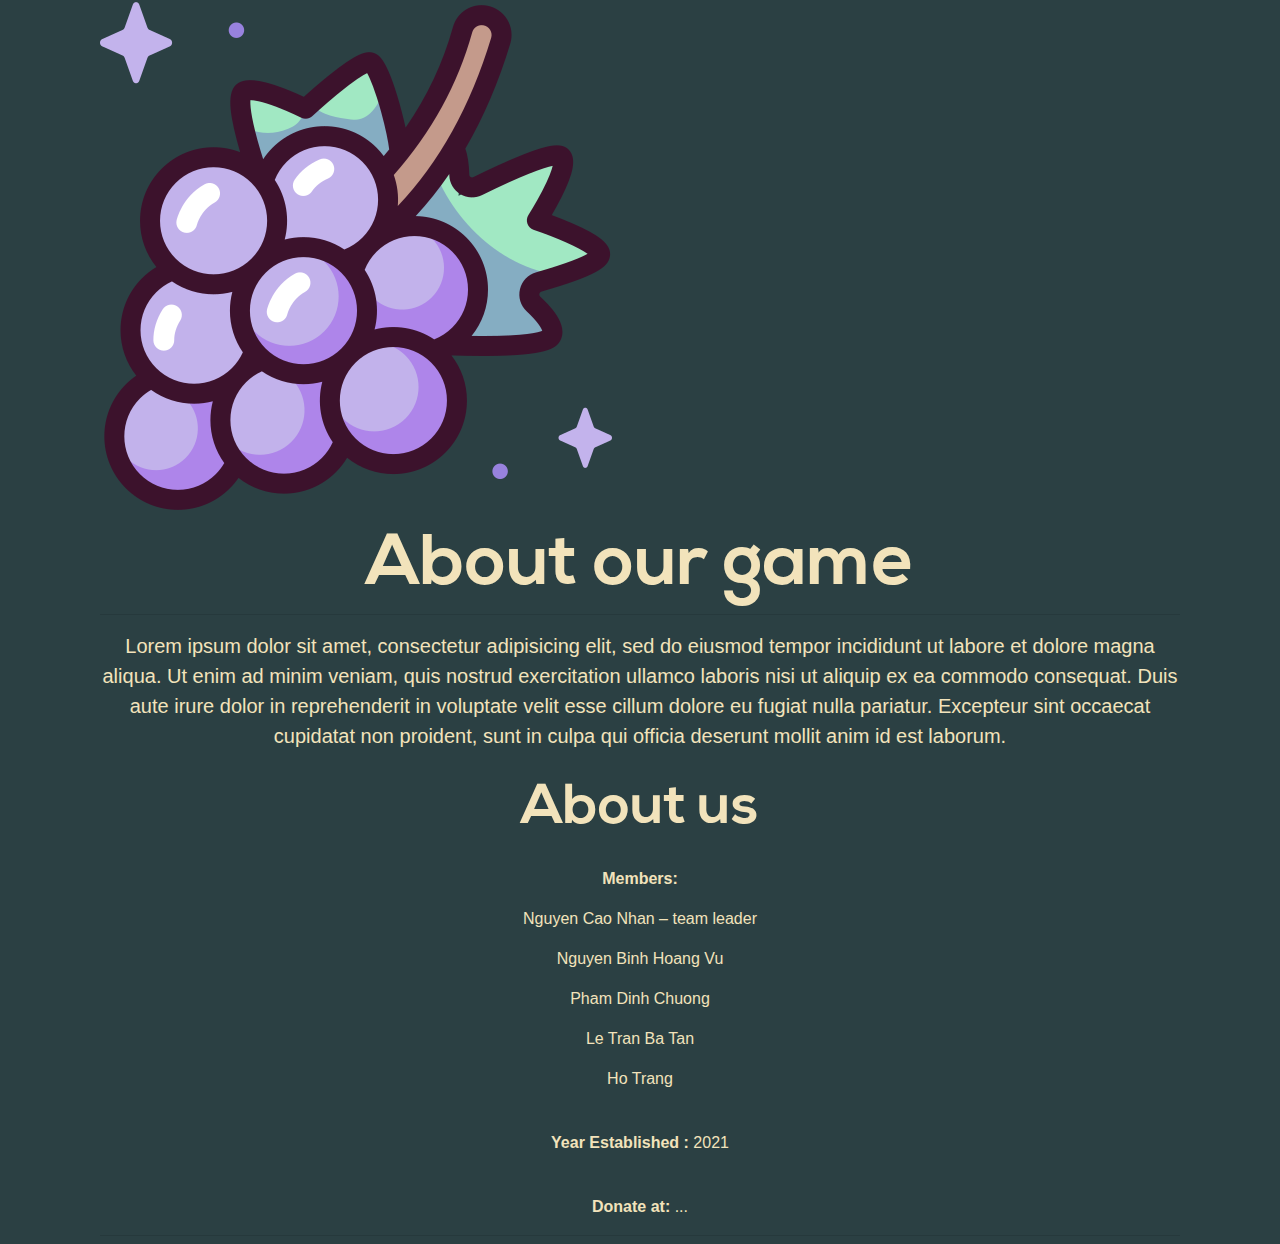
==== about.html @ b3d103a4 "about page" ====
<!doctype html>
<html lang="en">
  <head>
    <!-- Required meta tags -->
    <meta charset="utf-8">
    <meta name="viewport" content="width=device-width, initial-scale=1, shrink-to-fit=no">
    <meta name="viewport" content="width=device-width, initial-scale=1">
    <!-- Bootstrap CSS -->
    <link rel="stylesheet" href="https://maxcdn.bootstrapcdn.com/bootstrap/4.0.0/css/bootstrap.min.css" integrity="sha384-Gn5384xqQ1aoWXA+058RXPxPg6fy4IWvTNh0E263XmFcJlSAwiGgFAW/dAiS6JXm" crossorigin="anonymous">
    <link href="style.css" rel="stylesheet">
    <title>ABOUT</title>
  </head>
  <body>
    <nav>
    </nav>
    <div class="container">
        <div class="left-container">
        </div>
        <div class="container">
            <div class="game-pic">
              <img src="img\grapes.png" alt=""> <!--De hinh-->
            </div>
            <div class="game-info center padding">
                  <div class="">
                    <h1 class="display-3 text-center">About our game</h1>
                  </div>
                  <hr>
                  <div class="text-center padding">
                    <p class="lead">Lorem ipsum dolor sit amet, consectetur adipisicing elit, sed do eiusmod tempor
                    incididunt ut labore et dolore magna aliqua.
                    Ut enim ad minim veniam, quis nostrud exercitation
                    ullamco laboris nisi ut aliquip ex ea commodo consequat.
                    Duis aute irure dolor in reprehenderit in voluptate velit esse cillum dolore eu
                    fugiat nulla pariatur.
                    Excepteur sint occaecat cupidatat non proident,
                    sunt in culpa qui officia deserunt mollit anim id est laborum.</p>
                  </div>
                  <div class="text-center padding">
                    <h1 class="display-4">About us</h1><br>
                    <p><b>Members:</b></p>
                    <p>Nguyen Cao Nhan – team leader</p>
                    <p>Nguyen Binh Hoang Vu</p>
                    <p>Pham Dinh Chuong</p>
                    <p>Le Tran Ba Tan</p>
                    <p>Ho Trang</p><br>
                    <p><b>Year Established :</b> 2021</p><br>
                    <p><b>Donate at: </b>...</p>
                  </div>
                  <hr class="my-2">
            </div>
        </div>
        <div class="right-container">
        </div>

    </div>
    <footer>
    </footer>
    <!-- Optional JavaScript -->
    <!-- jQuery first, then Popper.js, then Bootstrap JS -->
    <script src="https://code.jquery.com/jquery-3.2.1.slim.min.js" integrity="sha384-KJ3o2DKtIkvYIK3UENzmM7KCkRr/rE9/Qpg6aAZGJwFDMVNA/GpGFF93hXpG5KkN" crossorigin="anonymous"></script>
    <script src="https://cdnjs.cloudflare.com/ajax/libs/popper.js/1.12.9/umd/popper.min.js" integrity="sha384-ApNbgh9B+Y1QKtv3Rn7W3mgPxhU9K/ScQsAP7hUibX39j7fakFPskvXusvfa0b4Q" crossorigin="anonymous"></script>
    <script src="https://maxcdn.bootstrapcdn.com/bootstrap/4.0.0/js/bootstrap.min.js" integrity="sha384-JZR6Spejh4U02d8jOt6vLEHfe/JQGiRRSQQxSfFWpi1MquVdAyjUar5+76PVCmYl" crossorigin="anonymous"></script>

  </body>
</html>
---- style.css ----
body{
    background-color: #2B4043;
    color: #f2e3bb;
}

@font-face {
    font-family: 'NexaBold';
    src: url('res/font/nexa_bold.ttf');
}

@font-face {
    font-family: 'Nexa';
    src: url('res/font/nexa_book.otf');
}

nav{
    position: fixed!important;
    top: 0;
    right: 0;
    left: 0;    
    opacity: 0.95;
    background-color: #232526;
}

 h1{
     font-family: NexaBold;
 }

 #landing_jumbo{
    height: 100vh;
    background-image: url("res/images/landing_background.png");
    background-size: auto;
    background-repeat: repeat;
    background-position: 0 0;
    animation: landing_background_move 500s linear infinite;
}

@keyframes landing_background_move {
    from {
      background-position: 0 0;
    }
    to {
        background-position: -10000px -10000px;
    }
}

.form-control{
    background-color: #2B4043;
    border: none;
    color: #f2e3bb;
}

.form-control::placeholder{
    color: #f2e3bb;
}

input.form-control:focus::placeholder{
    color: #2B4043;
}

.button_1
{    
    border: 3px solid #f2e3bb;
    border-radius: 20px;
    padding: 5px 7px 5px 7px;
    background-color: transparent;
    color: #f2e3bb;
    margin: 10px;
}

#leaderboard{    
    height: 100vh;
}

#mobile_ad{    
    height: 100vh;
    background-image: url("res/images/mockup.png");
    background-size: contain;
    background-repeat: no-repeat;
}

footer{
    background-color: #232526;
}

footer a {
    filter: invert(97%) sepia(63%) saturate(543%) hue-rotate(317deg) brightness(101%) contrast(90%);
}
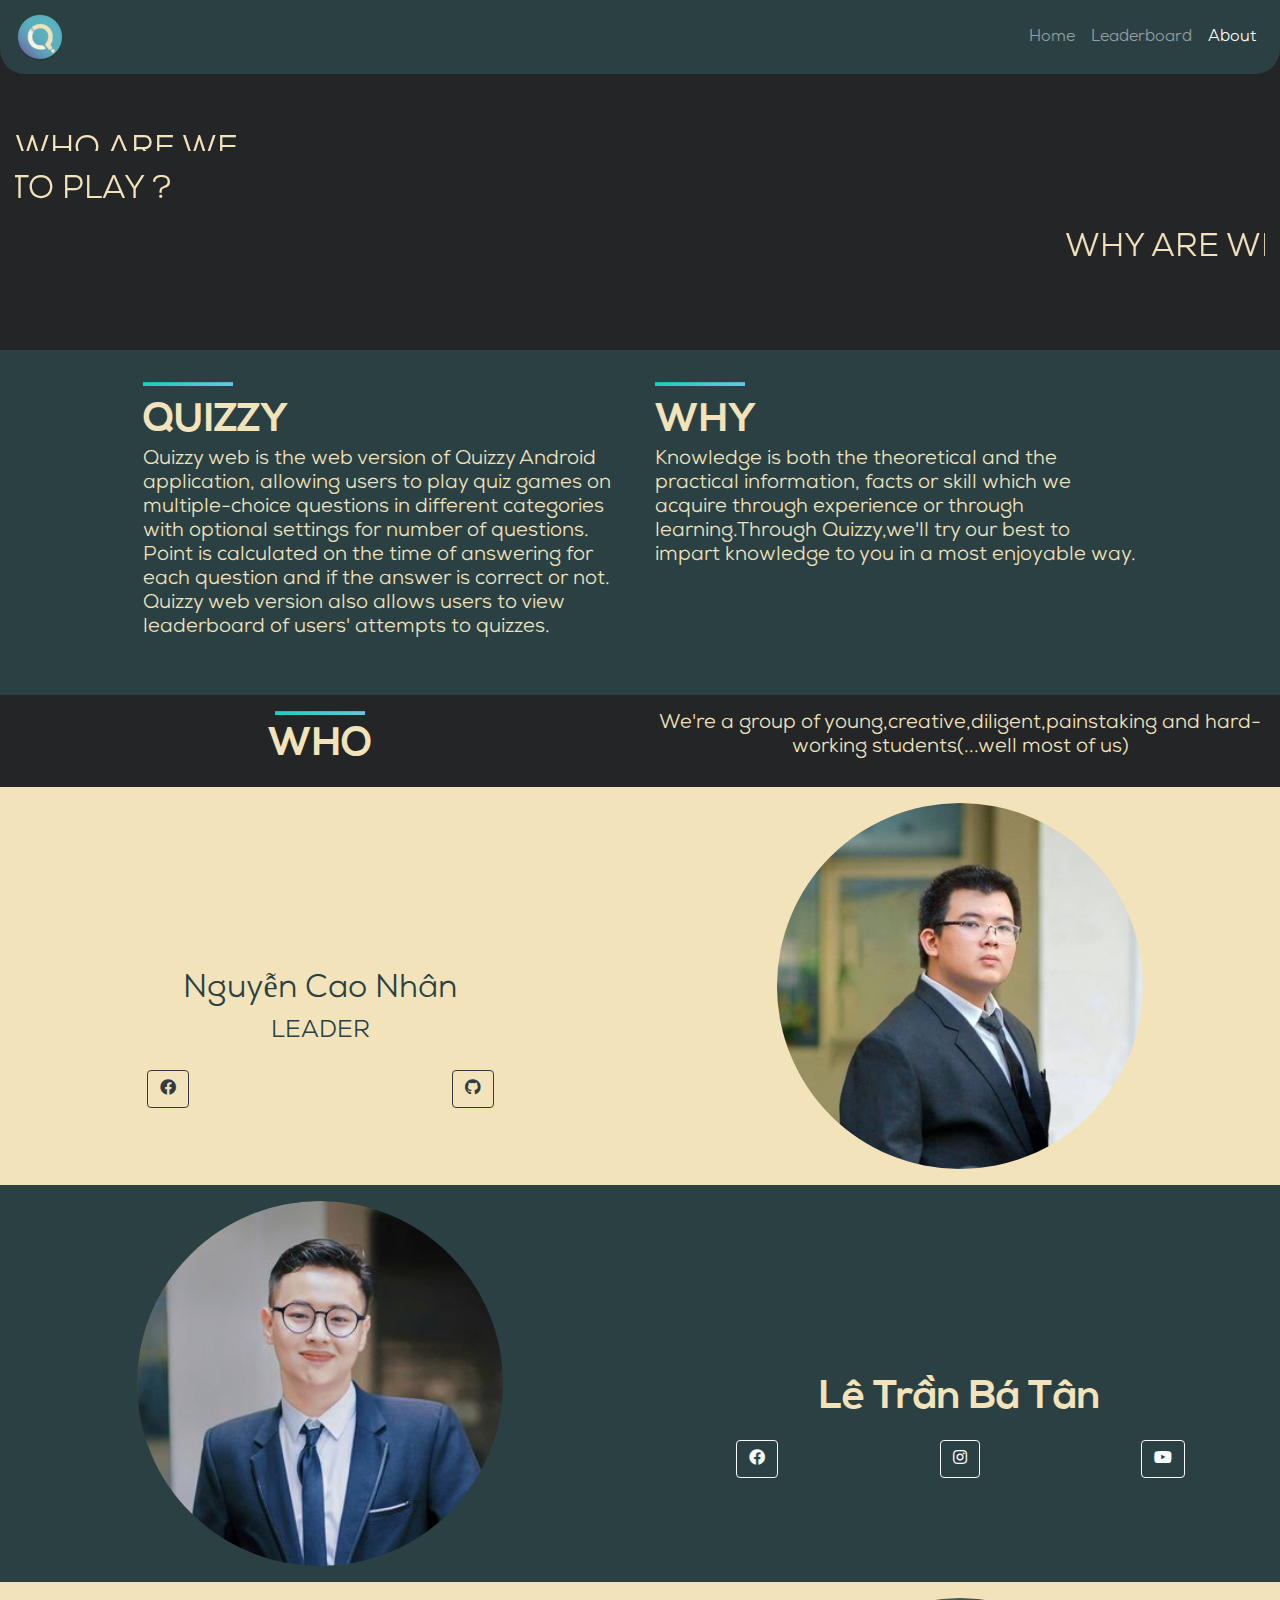
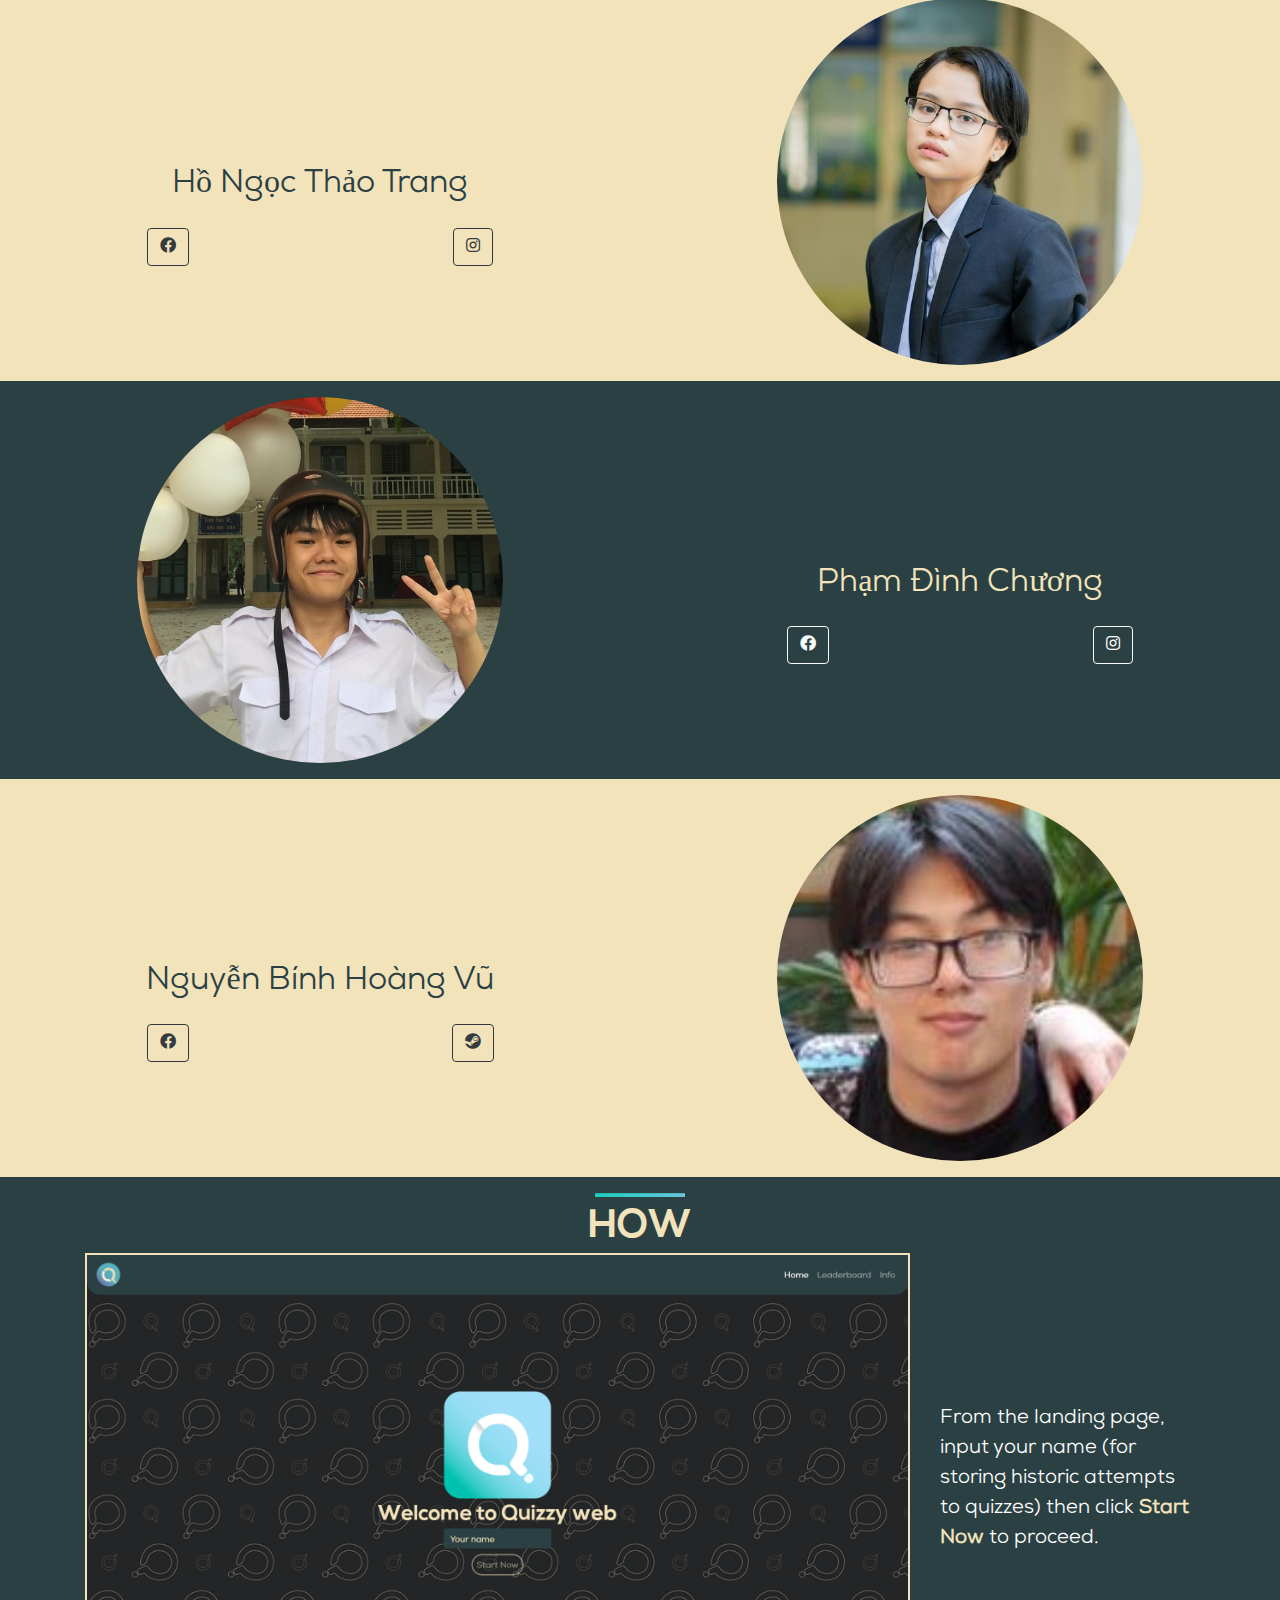
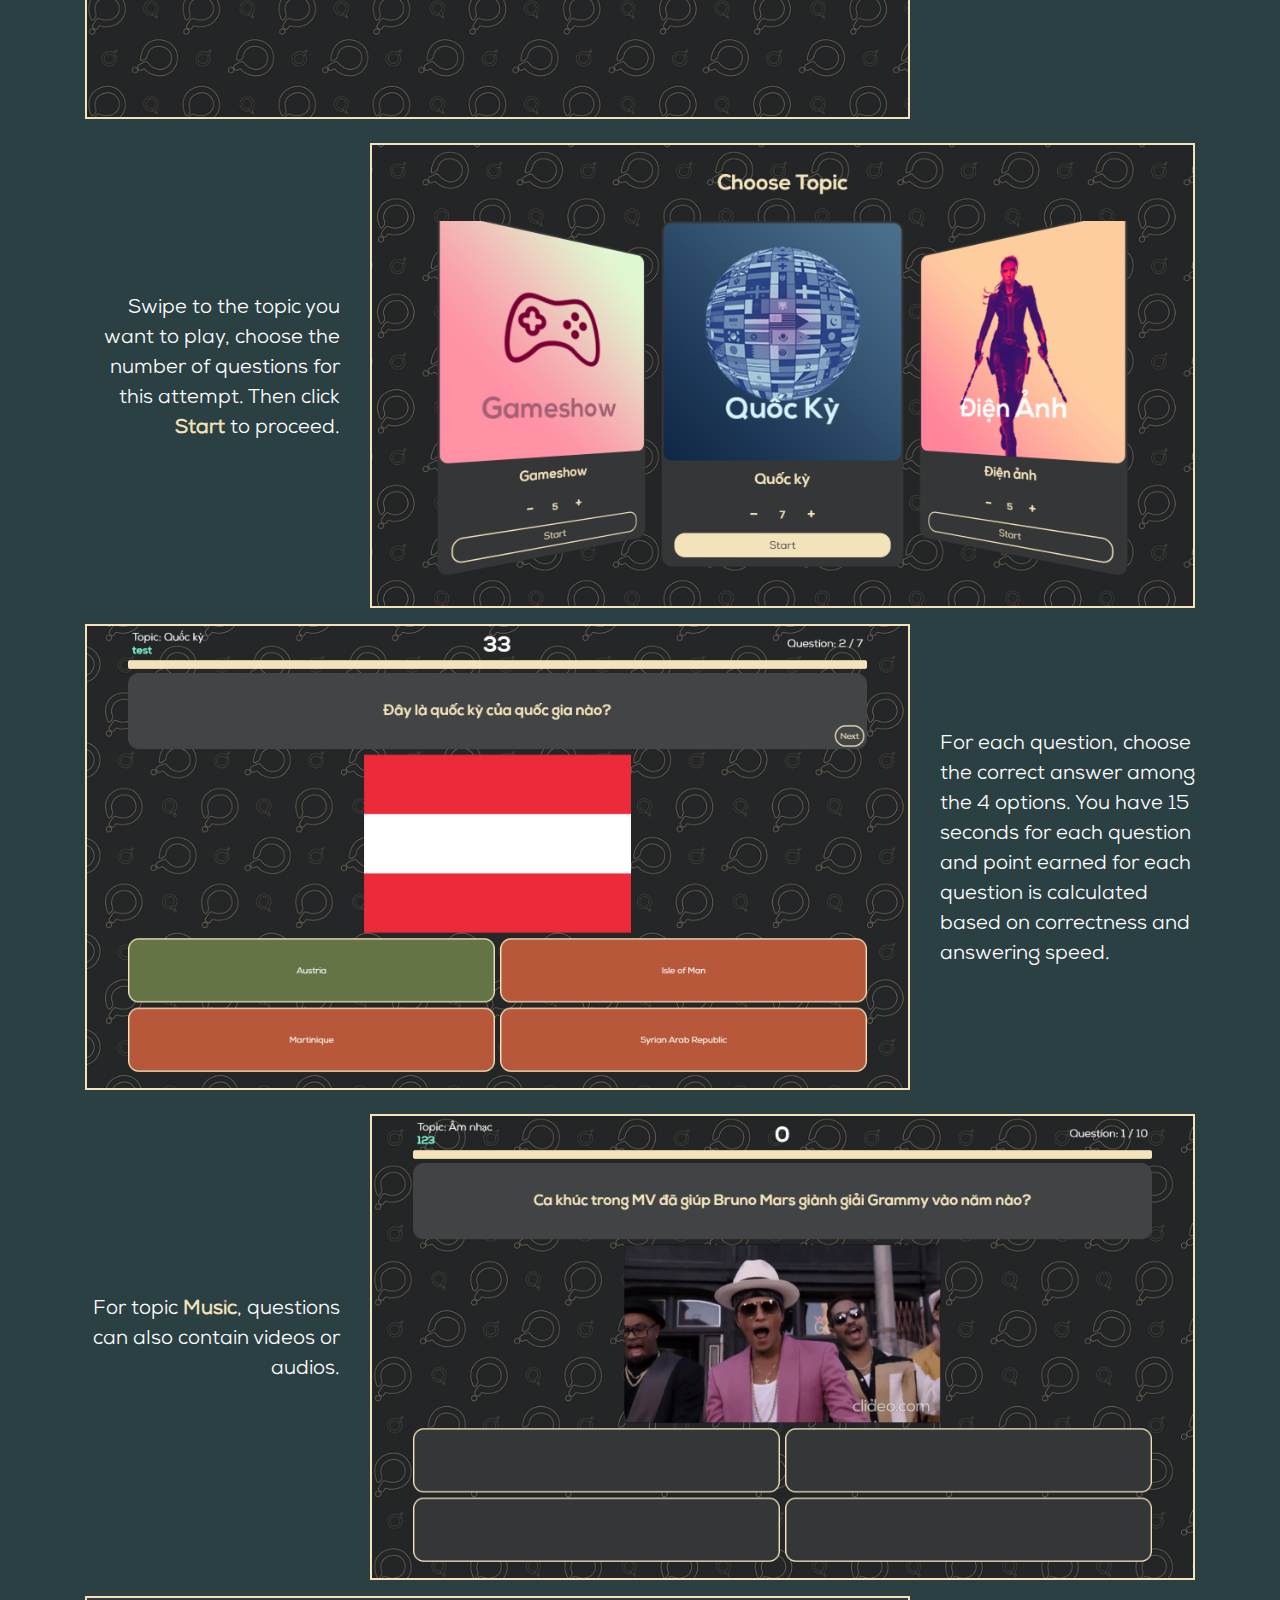
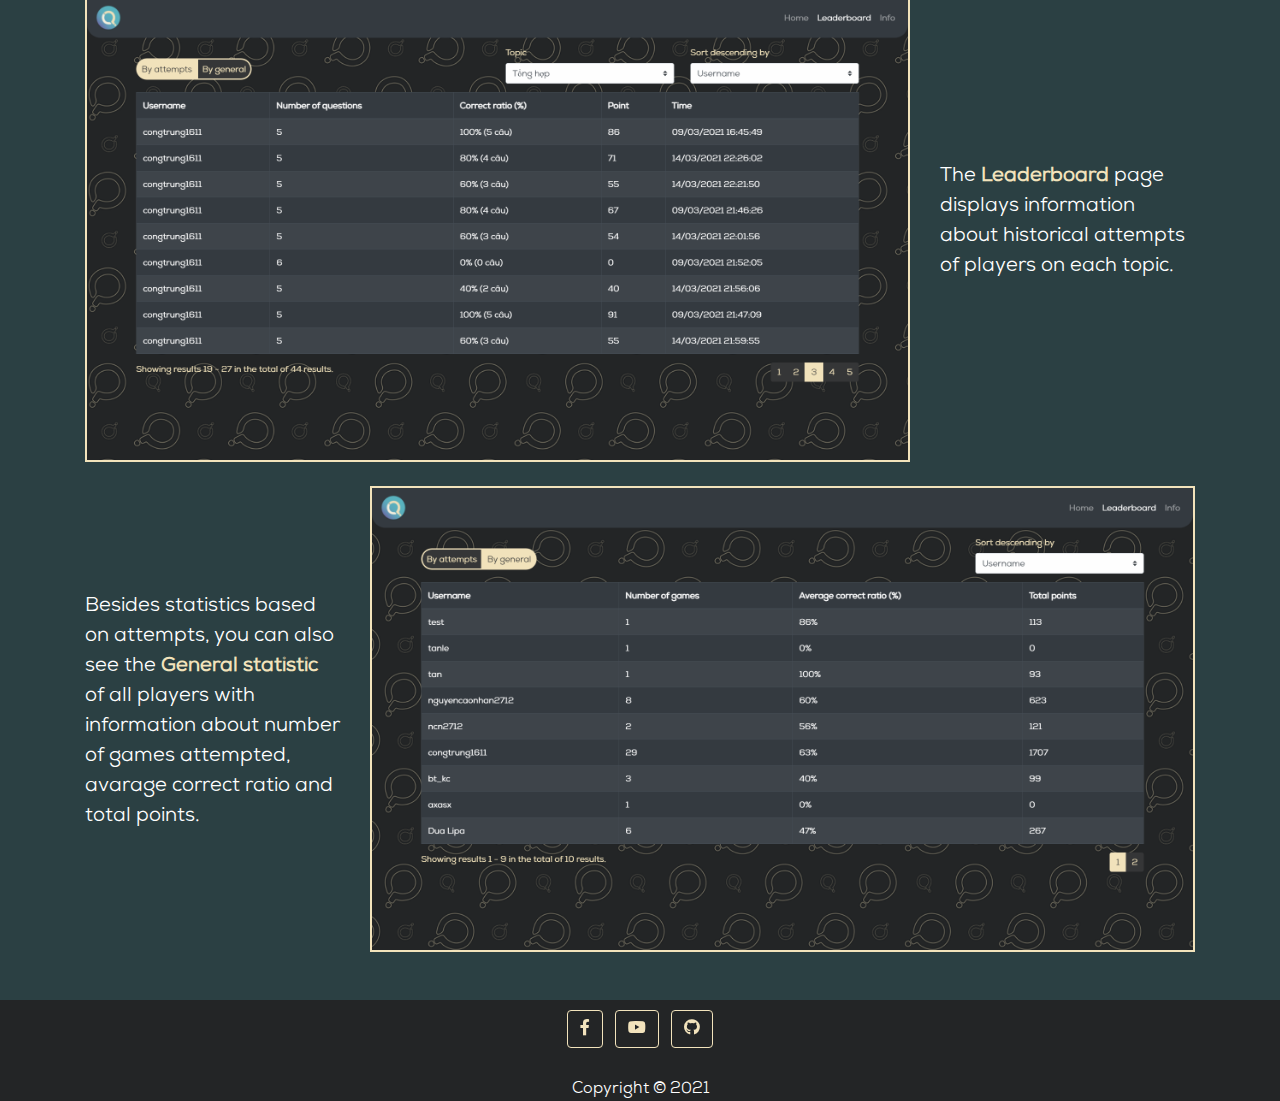
==== commit e9968774: "Added Chuong's work" ====
--- a/about.html
+++ b/about.html
@@ -1,65 +1,296 @@
 <!doctype html>
 <html lang="en">
-  <head>
+  <head></head>
     <!-- Required meta tags -->
     <meta charset="utf-8">
     <meta name="viewport" content="width=device-width, initial-scale=1, shrink-to-fit=no">
-    <meta name="viewport" content="width=device-width, initial-scale=1">
+
+    <link rel="icon" href="res/images/ic_launcher_round.png"/>
+    <title>Quizzy Web - About</title>
+
     <!-- Bootstrap CSS -->
-    <link rel="stylesheet" href="https://maxcdn.bootstrapcdn.com/bootstrap/4.0.0/css/bootstrap.min.css" integrity="sha384-Gn5384xqQ1aoWXA+058RXPxPg6fy4IWvTNh0E263XmFcJlSAwiGgFAW/dAiS6JXm" crossorigin="anonymous">
-    <link href="style.css" rel="stylesheet">
-    <title>ABOUT</title>
+    <link rel="stylesheet" href="https://stackpath.bootstrapcdn.com/bootstrap/4.3.1/css/bootstrap.min.css" integrity="sha384-ggOyR0iXCbMQv3Xipma34MD+dH/1fQ784/j6cY/iJTQUOhcWr7x9JvoRxT2MZw1T" crossorigin="anonymous">
+    <link rel="stylesheet" href="https://stackpath.bootstrapcdn.com/font-awesome/4.7.0/css/font-awesome.min.css" integrity="sha384-wvfXpqpZZVQGK6TAh5PVlGOfQNHSoD2xbE+QkPxCAFlNEevoEH3Sl0sibVcOQVnN" crossorigin="anonymous">
+    <link rel="stylesheet" href="res/fontawesome/css/all.css">
+    <link rel="stylesheet" href="css/style.css">
+    <link rel="stylesheet" href="css/index.css">
+    <link rel="stylesheet" href="css/about.css">
+    <link href="https://fonts.googleapis.com/css2?family=Bebas+Neue&family=Nunito:wght@300&display=swap" rel="stylesheet">
   </head>
   <body>
-    <nav>
+    <nav class="navbar navbar-expand-lg navbar-dark">
+        <a class="navbar-brand" href="index.html">
+            <img src="res/images/ic_launcher_round.png">
+        </a>
+
+        <button class="navbar-toggler" type="button" data-toggle="collapse" data-target="#navbarNav" aria-controls="navbarNav" aria-expanded="false" aria-label="Toggle navigation">
+          <div id="nav-icon3">
+            <span></span>
+            <span></span>
+            <span></span>
+            <span></span>
+          </div>
+        </button>
+
+        <div class="collapse navbar-collapse justify-content-end" id="navbarNav">
+          <ul class="navbar-nav">
+            <li class="nav-item">
+              <a class="nav-link" href="index.html">Home</a>
+            </li>
+            <li class="nav-item">
+              <a class="nav-link" href="leaderboard.html">Leaderboard</a>
+            </li>
+            <li class="nav-item active">
+              <a class="nav-link" href="#">About <span class="sr-only">(current)</span></a>
+            </li>
+          </ul>
+        </div>
     </nav>
-    <div class="container">
-        <div class="left-container">
-        </div>
-        <div class="container">
-            <div class="game-pic">
-              <img src="img\grapes.png" alt=""> <!--De hinh-->
-            </div>
-            <div class="game-info center padding">
-                  <div class="">
-                    <h1 class="display-3 text-center">About our game</h1>
-                  </div>
-                  <hr>
-                  <div class="text-center padding">
-                    <p class="lead">Lorem ipsum dolor sit amet, consectetur adipisicing elit, sed do eiusmod tempor
-                    incididunt ut labore et dolore magna aliqua.
-                    Ut enim ad minim veniam, quis nostrud exercitation
-                    ullamco laboris nisi ut aliquip ex ea commodo consequat.
-                    Duis aute irure dolor in reprehenderit in voluptate velit esse cillum dolore eu
-                    fugiat nulla pariatur.
-                    Excepteur sint occaecat cupidatat non proident,
-                    sunt in culpa qui officia deserunt mollit anim id est laborum.</p>
-                  </div>
-                  <div class="text-center padding">
-                    <h1 class="display-4">About us</h1><br>
-                    <p><b>Members:</b></p>
-                    <p>Nguyen Cao Nhan – team leader</p>
-                    <p>Nguyen Binh Hoang Vu</p>
-                    <p>Pham Dinh Chuong</p>
-                    <p>Le Tran Ba Tan</p>
-                    <p>Ho Trang</p><br>
-                    <p><b>Year Established :</b> 2021</p><br>
-                    <p><b>Donate at: </b>...</p>
-                  </div>
-                  <hr class="my-2">
-            </div>
-        </div>
-        <div class="right-container">
-        </div>
-
-    </div>
-    <footer>
-    </footer>
-    <!-- Optional JavaScript -->
-    <!-- jQuery first, then Popper.js, then Bootstrap JS -->
-    <script src="https://code.jquery.com/jquery-3.2.1.slim.min.js" integrity="sha384-KJ3o2DKtIkvYIK3UENzmM7KCkRr/rE9/Qpg6aAZGJwFDMVNA/GpGFF93hXpG5KkN" crossorigin="anonymous"></script>
-    <script src="https://cdnjs.cloudflare.com/ajax/libs/popper.js/1.12.9/umd/popper.min.js" integrity="sha384-ApNbgh9B+Y1QKtv3Rn7W3mgPxhU9K/ScQsAP7hUibX39j7fakFPskvXusvfa0b4Q" crossorigin="anonymous"></script>
-    <script src="https://maxcdn.bootstrapcdn.com/bootstrap/4.0.0/js/bootstrap.min.js" integrity="sha384-JZR6Spejh4U02d8jOt6vLEHfe/JQGiRRSQQxSfFWpi1MquVdAyjUar5+76PVCmYl" crossorigin="anonymous"></script>
-
-  </body>
-</html>
+
+    <div class=" banner jumbotron-fluid jumbotron">
+      <div class="container-fluid">
+        <h2><marquee behavior="scroll" direction="up" scrollamount="2">WHO ARE WE</marquee></h2>
+        <h2><marquee behavior="scroll" direction="right" scrollamount="14">HOW TO PLAY ?</marquee></h2>
+        <h2><marquee behavior="scroll" direction="left" scrollamount="20">WHY ARE WE DOING THIS ?</marquee></h2>
+     </div>
+    </div>
+    <div class="why mt-3 mb-5">
+      <div class="container">
+       <div class="row mt-3 mb-3">
+        <div class="col-md-6" tyle="color:#1ccebc;">
+          <div class="headline mb-2">
+            <hr>
+            <h1>QUIZZY</h1>
+          </div>
+            <h5>Quizzy web is the web version of Quizzy Android application, allowing users to play quiz games on multiple-choice questions in different categories with optional settings for number of questions.
+            Point is calculated on the time of answering for each question and if the answer is correct or not.
+            Quizzy web version also allows users to view leaderboard of users' attempts to quizzes.</h5>
+        </div>
+        <div class="col-md-6">
+          <div class="headline mb-2">
+            <hr>
+            <h1>WHY</h1>
+          </div>
+          <h5>Knowledge is both the theoretical and the practical information, facts or skill which we acquire through experience or through learning.Through Quizzy,we'll try our best to impart knowledge to you in a most enjoyable way.</h5>
+        </div>
+       </div>
+     </div>
+    </div>
+    <div class="who mt-3 mb-3">
+      <div class="container-fluid">
+        <div class="row text-center" style="background:#232526; color:#F2E3BB;">
+          <div class="col-md-6 mt-3 mb-3">
+            <hr style="margin:auto">
+            <h1>WHO</h1>
+          </div>
+          <div class="col-md-6 mt-3 mb-3">
+            <h5>We're a group of young,creative,diligent,painstaking and hard-working students(...well most of us)</h5>
+          </div>
+        </div>
+      <div class="who1 row">
+          <div class="col-md-6">
+            <h2 class="name" >Nguyễn Cao Nhân</h2>
+            <h4>LEADER</h4>
+            <div class="row m-auto">
+              <div class="col-md-6 mt-3 mb-3">
+                <a class="btn btn-outline-dark btn-floating mb-5" href="https://www.facebook.com/nguyencaonhan2712" target="_blank" role="button"
+                 ><i class="fab fa-facebook" aria-hidden="true"></i></a>
+              </div>
+              <div class="col-md-6 mt-3 mb-3">
+                <a class="btn btn-outline-dark btn-floating mb-5" href="https://github.com/nguyencaonhan271201" target="_blank" role="button"
+                 ><i class="fab fa-github" aria-hidden="true"></i></a>
+              </div>
+            </div>
+          </div>
+          <div class="col-md-6 mt-3 mb-3">
+            <img class="rounded-circle img-fluid" src="res/images/caonhan.jpg">
+          </div>
+      </div>
+        <div class="who2 row  ">
+          <div class="col-md-6 mt-3 mb-3">
+            <img src="res/images/batan.jpg" class="rounded-circle img-fluid">
+          </div>
+          <div class="col-md-6">
+            <h1 class="name">Lê Trần Bá Tân</h1>
+            <div class="row m-auto">
+              <div class="col-md-4 mt-3 mb-3">
+                <a class="btn btn-outline-light btn-floating mb-5" href="https://www.facebook.com/taniuhangrong" target="_blank" role="button"
+                 ><i class="fab fa-facebook" aria-hidden="true"></i></a>
+              </div>
+              <div class="col-md-4 mt-3 mb-3">
+                <a class="btn btn-outline-light btn-floating mb-5" href="https://www.instagram.com/bt_kc/" target="_blank" role="button"
+                 ><i class="fab fa-instagram" aria-hidden="true"></i></a>
+              </div>
+              <div class="col-md-4 mt-3 mb-3">
+                <a class="btn btn-outline-light btn-floating mb-5" href="https://youtu.be/61amWGUL3vs?t=2" target="_blank" role="button"
+                 ><i class="fab fa-youtube" aria-hidden="true"></i></a>
+              </div>
+            </div>
+          </div>
+        </div>
+        <div class="who1 row">
+          <div class="col-md-6">
+            <h2 class="name">Hồ Ngọc Thảo Trang</h2>
+            <div class="row m-auto">
+              <div class="col-md-6 mt-3 mb-3">
+                <a class="btn btn-outline-dark btn-floating mb-5" href="https://www.facebook.com/hng.ttrang" target="_blank" role="button"
+                 ><i class="fab fa-facebook" aria-hidden="true"></i></a>
+              </div>
+              <div class="col-md-6 mt-3 mb-3">
+                <a class="btn btn-outline-dark btn-floating mb-5" href="https://youtu.be/nhu3YzIj014?t=3" target="_blank" role="button"
+                 ><i class="fab fa-instagram" aria-hidden="true"></i></a>
+              </div>
+            </div>
+          </div>
+          <div class="col-md-6 mt-3 mb-3">
+            <img src="res/images/hotrang.jpg" class="rounded-circle img-fluid">
+          </div>
+        </div>
+        <div class="who2 row">
+          <div class="col-md-6 mt-3 mb-3">
+            <img src="res/images/chuong.jpg" class="rounded-circle img-fluid">
+          </div>
+          <div class="col-md-6">
+            <h2 class="name">Phạm Đình Chương</h2>
+            <div class="row m-auto">
+              <div class="col-md-6 mt-3 mb-3">
+                <a class="btn btn-outline-light btn-floating mb-5" href="https://www.facebook.com/rapxiectrunguong" target="_blank" role="button"
+                 ><i class="fab fa-facebook" aria-hidden="true"></i></a>
+              </div>
+              <div class="col-md-6 mt-3 mb-3">
+                <a class="btn btn-outline-light btn-floating mb-5" href="https://youtu.be/9mkvGCy-6ac" target="_blank" role="button"
+                 ><i class="fab fa-instagram" aria-hidden="true"></i></a>
+              </div>
+            </div>
+          </div>
+        </div>
+        <div class="who1 row ">
+          <div class="col-md-6">
+            <h2 class="name">Nguyễn Bính Hoàng Vũ</h2>
+            <div class="row m-auto">
+              <div class="col-md-6 mt-3 mb-3">
+                <a class="btn btn-outline-dark btn-floating mb-5" href="https://www.facebook.com/hoangvunguyenbinh" target="_blank" role="button"
+                 ><i class="fab fa-facebook" aria-hidden="true"></i></a>
+              </div>
+              <div class="col-md-6 mt-3 mb-3">
+                <a class="btn btn-outline-dark btn-floating mb-5" href="https://steamcommunity.com/profiles/76561198122338022/" target="_blank" role="button"
+                 ><i class="fab fa-steam" aria-hidden="true"></i></a>
+              </div>
+            </div>
+          </div>
+          <div class="col-md-6 mt-3 mb-3">
+            <img src="res/images/vubinh.jpg" class="rounded-circle img-fluid" alt="">
+          </div>
+        </div>
+      </div>
+    </div>
+    <div class="how mt-3 mb-5">
+      <div class="container">
+        <div class="headline text-center">
+          <hr style="margin:auto">
+          <h1>HOW</h1>
+        </div>
+        <div class="instruct row mb-3">
+            <div class="col-lg-9 col-md-9 col-sm-12 d-flex align-items-center">
+                <img class="logo" src="res/images/instruct1.png">
+            </div>
+            <div class="info col-lg-3 col-md-3 col-sm-12 d-flex align-items-center">
+                <div>
+                    <p>From the landing page, input your name (for storing historic attempts to quizzes) then 
+                       click <b class="colored-text">Start Now</b> to proceed.</p>
+                </div>
+            </div>
+        </div>
+        <div class="instruct row mb-3 mt-4">
+            <div class="info col-lg-3 col-md-3 col-sm-12 d-flex align-items-center">
+                <div>
+                    <p class="text-right">Swipe to the topic you want to play, choose the number of questions for this attempt.
+                        Then click <b class="colored-text">Start</b> to proceed.</p>
+                </div>
+            </div>
+            <div class="col-lg-9 col-md-9 col-sm-12 d-flex align-items-center">
+                <img class="logo" src="res/images/instruct2.png">
+            </div>
+        </div>
+        <div class="instruct row mb-3">
+            <div class="col-lg-9 col-md-9 col-sm-12 d-flex align-items-center">
+                <img class="logo" src="res/images/instruct3.png">
+            </div>
+            <div class="info col-lg-3 col-md-3 col-sm-12 d-flex align-items-center">
+                <div>
+                    <p>For each question, choose the correct answer among the 4 options. You have 15 seconds 
+                        for each question and point earned for each question is calculated based on correctness and answering speed.
+                </div>
+            </div>
+        </div>
+        <div class="instruct row mb-3 mt-4">
+            <div class="info col-lg-3 col-md-3 col-sm-12 d-flex align-items-center">
+                <div>
+                    <p class="text-right">For topic <b class="colored-text">Music</b>, questions can also
+                    contain videos or audios.</p>
+                </div>
+            </div>
+            <div class="col-lg-9 col-md-9 col-sm-12 d-flex align-items-center">
+                <img class="logo" src="res/images/instruct4.png">
+            </div>
+        </div>
+        <div class="instruct row mb-3">
+            <div class="col-lg-9 col-md-9 col-sm-12 d-flex align-items-center">
+                <img class="logo" src="res/images/instruct5.png">
+            </div>
+            <div class="info col-lg-3 col-md-3 col-sm-12 d-flex align-items-center">
+                <div>
+                    <p>The <b class="colored-text">Leaderboard</b> page displays information about
+                    historical attempts of players on each topic.</p>
+                </div>
+            </div>
+        </div>
+        <div class="instruct row mb-3 mt-4">
+            <div class="info col-lg-3 col-md-3 col-sm-12 d-flex align-items-center">
+                <div>
+                    <p>Besides statistics based on attempts, you can also see the <b class="colored-text">General statistic</b>
+                    of all players with information about number of games attempted, avarage correct ratio and total points.</p>
+                </div>
+            </div>
+            <div class="col-lg-9 col-md-9 col-sm-12 d-flex align-items-center">
+                <img class="logo" src="res/images/instruct6.png">
+            </div>
+        </div>
+      </div>
+    </div>
+
+    <footer class="text-center text-white">
+        <div class="container-fluid">
+          <!-- Section: Social media -->
+          <section class="mb-4">
+            <!-- Facebook -->
+            <a class="btn btn-outline-light btn-floating m-1" href="https://www.facebook.com/HCMUSITEC2015/" target="_blank" role="button"
+              ><i class="fab fa-facebook-f"></i
+            ></a>
+      
+            <!-- Youtube -->
+            <a class="btn btn-outline-light btn-floating m-1" href="https://youtu.be/Kx1Qv79prYs" target="_blank" role="button"
+              ><i class="fab fa-youtube"></i
+            ></a>
+      
+            <!-- Github -->
+            <a class="btn btn-outline-light btn-floating m-1" href="https://github.com/nguyencaonhan271201/quizzy-web" target="_blank" role="button"
+              ><i class="fab fa-github"></i
+            ></a>
+          </section>
+          <!-- Section: Social media -->
+        </div>
+
+        <div class="text-center">
+          <a>Copyright © 2021</a>
+        </div>
+        
+      </footer>
+
+        <script src="https://code.jquery.com/jquery-3.4.1.slim.min.js" integrity="sha384-J6qa4849blE2+poT4WnyKhv5vZF5SrPo0iEjwBvKU7imGFAV0wwj1yYfoRSJoZ+n" crossorigin="anonymous"></script>
+        <script src="https://cdn.jsdelivr.net/npm/popper.js@1.16.0/dist/umd/popper.min.js" integrity="sha384-Q6E9RHvbIyZFJoft+2mJbHaEWldlvI9IOYy5n3zV9zzTtmI3UksdQRVvoxMfooAo" crossorigin="anonymous"></script>
+        <script src="https://stackpath.bootstrapcdn.com/bootstrap/4.4.1/js/bootstrap.min.js" integrity="sha384-wfSDF2E50Y2D1uUdj0O3uMBJnjuUD4Ih7YwaYd1iqfktj0Uod8GCExl3Og8ifwB6" crossorigin="anonymous"></script>
+        <script type="text/javascript" src="js/main.js"></script>    
+        <script type="text/javascript" src="js/about.js"></script>  
+    </body>
+</html>--- a/css/style.css
+++ b/css/style.css
@@ -0,0 +1,171 @@
+html{    
+  scroll-behavior: smooth;
+}
+
+body * {
+    transition: all 0.5s ease;
+}
+
+body{
+    background-color: #2B4043;
+    color: #f2e3bb;
+    animation: fadeInAnimation ease 1s;
+    animation-iteration-count: 1; 
+    animation-fill-mode: forwards; 
+}
+
+::-webkit-scrollbar {
+    display: none;
+}
+
+@font-face {
+    font-family: 'NexaBold';
+    src: url('../res/font/nexa_bold.ttf');
+}
+
+@font-face {
+    font-family: 'Nexa';
+    src: url('../res/font/nexa_book.otf');
+}
+
+h1{
+    font-family: NexaBold;
+}
+
+h2, h3, h4, h5, a, p, ::placeholder, button, label, select,table{
+   font-family: Nexa;
+}
+
+@keyframes fadeInAnimation { 
+    0% { 
+        opacity: 0; 
+    } 
+    100% { 
+        opacity: 1; 
+     } 
+} 
+
+.navbar{
+    position: fixed!important;
+    top: 0;
+    right: 0;
+    left: 0;    
+    background-color: #2B4043;
+    border-bottom-left-radius: 25px!important;
+    border-bottom-right-radius: 25px!important;
+    transition: top 0.3s;
+}
+
+.navbar ul li a:hover{
+    color: #f2e3bb!important;
+    /* border: 2px solid #f2e3bb;
+    border-radius: 15px;
+    padding: 10px;
+    width: fit-content; */
+}
+
+.navbar button{
+    padding: 10px 5px 10px 5px;
+}
+
+.navbar button #nav-icon3{
+    width: 40px;
+    height: 20px;
+    position: relative;
+    -webkit-transform: rotate(0deg);
+    -moz-transform: rotate(0deg);
+    -o-transform: rotate(0deg);
+    transform: rotate(0deg);
+    -webkit-transition: .5s ease-in-out;
+    -moz-transition: .5s ease-in-out;
+    -o-transition: .5s ease-in-out;
+    transition: .5s ease-in-out;
+    cursor: pointer;
+}
+
+#nav-icon3 span{
+    display: block;
+    position: absolute;
+    height: 3px;
+    width: 100%;
+    background: white;
+    border-radius: 9px;
+
+    opacity: 0.3;
+    left: 0;
+    
+    -webkit-transform: rotate(0deg);
+    -moz-transform: rotate(0deg);
+    -o-transform: rotate(0deg);
+    transform: rotate(0deg);
+    -webkit-transition: .25s ease-in-out;
+    -moz-transition: .25s ease-in-out;
+    -o-transition: .25s ease-in-out;
+    transition: .25s ease-in-out;
+}
+
+#nav-icon3 span:nth-child(1) {
+    top: 0px;
+  }
+  
+  #nav-icon3 span:nth-child(2),#nav-icon3 span:nth-child(3) {
+    top: 10px;
+  }
+  
+  #nav-icon3 span:nth-child(4) {
+    top: 20px;
+  }
+  
+  #nav-icon3.open span:nth-child(1) {
+    top: 10px;
+    width: 0%;
+    left: 50%;
+  }
+  
+  #nav-icon3.open span:nth-child(2) {
+    -webkit-transform: rotate(45deg);
+    -moz-transform: rotate(45deg);
+    -o-transform: rotate(45deg);
+    transform: rotate(45deg);
+  }
+  
+  #nav-icon3.open span:nth-child(3) {
+    -webkit-transform: rotate(-45deg);
+    -moz-transform: rotate(-45deg);
+    -o-transform: rotate(-45deg);
+    transform: rotate(-45deg);
+  }
+  
+  #nav-icon3.open span:nth-child(4) {
+    top: 10px;
+    width: 0%;
+    left: 50%;
+  }
+
+
+.navbar button:hover{
+    border: 2px solid !important;
+}
+
+.navbar button:hover span{
+    opacity: 1!important;
+    background: #f2e3bb!important;
+}
+
+#landing_jumbo, .main-div{
+    height: 100vh;
+    background-image: url("../res/images/landing_background.png");
+    background-size: auto;
+    background-repeat: repeat;
+    background-position: 0 0;
+    animation: landing_background_move 500s linear infinite;
+}
+
+@keyframes landing_background_move {
+    from {
+      background-position: 0 0;
+    }
+    to {
+        background-position: -10000px -10000px;
+    }
+}--- a/css/index.css
+++ b/css/index.css
@@ -0,0 +1,79 @@
+.form-control{
+    background-color: #2B4043;
+    border: none;
+    color: #f2e3bb;
+}
+
+.form-control::placeholder{
+    color: #f2e3bb;
+}
+
+input.form-control:focus::placeholder{
+    color: #2B4043;
+}
+
+.button_1
+{    
+    border: 3px solid #f2e3bb;
+    border-radius: 20px;
+    padding: 5px 7px 5px 7px;
+    background-color: transparent;
+    color: #f2e3bb;
+    margin: 10px;
+}
+
+.disabled{
+    opacity: 0.5;
+    cursor: not-allowed;
+}
+
+.shake{
+    animation: shake 0.5s;
+    animation-iteration-count: 1;
+    border: 3px solid salmon;
+}
+
+.navbar-nav {
+    font-family: 'Nexa';
+}
+
+@keyframes shake {
+    0% { transform: translate(1px, 1px) rotate(0deg); }
+    10% { transform: translate(-1px, -2px) rotate(-1deg); }
+    20% { transform: translate(-3px, 0px) rotate(1deg); }
+    30% { transform: translate(3px, 2px) rotate(0deg); }
+    40% { transform: translate(1px, -1px) rotate(1deg); }
+    50% { transform: translate(-1px, 2px) rotate(-1deg); }
+    60% { transform: translate(-3px, 1px) rotate(0deg); }
+    70% { transform: translate(3px, 1px) rotate(-1deg); }
+    80% { transform: translate(-1px, -1px) rotate(1deg); }
+    90% { transform: translate(1px, 2px) rotate(0deg); }
+    100% { transform: translate(1px, -2px) rotate(-1deg); }
+  }
+
+#mobile_ad{    
+    height: 90vh;
+    background-image: url("../res/images/mockup.png");
+    background-size: cover;
+    background-position: center;
+    background-repeat: no-repeat;
+    color: #2B4043;
+    padding-top: 2.5vh;
+}
+
+#mobile_ad img{
+    width: 20vw;
+}
+
+footer{
+    background-color: #232526;
+}
+
+footer .btn {
+    margin-top: 10px!important;
+    filter: brightness(0) saturate(100%) invert(97%) sepia(63%) saturate(543%) hue-rotate(317deg) brightness(101%) contrast(90%);
+}
+
+footer .btn:hover{
+    filter: invert(9%) sepia(11%) saturate(358%) hue-rotate(155deg) brightness(93%) contrast(85%);
+}--- a/css/about.css
+++ b/css/about.css
@@ -0,0 +1,68 @@
+
+h5 {
+    font-family: 'Nexa';
+}
+  
+.banner {
+    background: #232526;
+    color: #F2E3BB;
+}
+  
+.name {
+    margin-top: 30%;
+}
+  
+  
+img {
+    height: 60%;
+    width:60%;
+}
+
+.navbar img {
+    height: 100%;
+    width: 100%;
+}
+
+.instruct img {
+    border: #f2e3bb solid 2px;
+    max-width: 100%;
+    width: auto;
+    height: auto;
+}
+
+.instruct p {
+    font-size: 1.25rem;
+    color: white;
+}
+
+.colored-text {
+    color: #f2e3bb;
+}
+  
+.who1{
+    background-color: #F2E3BB;
+    color: #2B4043;
+    text-align: center;
+}
+  
+.who2 {
+    background-color: #2B4043;
+    color: #F2E3BB;
+    text-align: center;
+}
+  
+hr {
+    background:linear-gradient(45deg,#1ccebc,#6ac5de);
+    height: 3px;
+    width: 90px;
+    margin: 0 0 5px 0;
+}
+  
+.why{
+    margin-left: 10%;
+    margin-right: 10%;
+}
+  
+.navbar {
+    z-index: 10 !important;
+}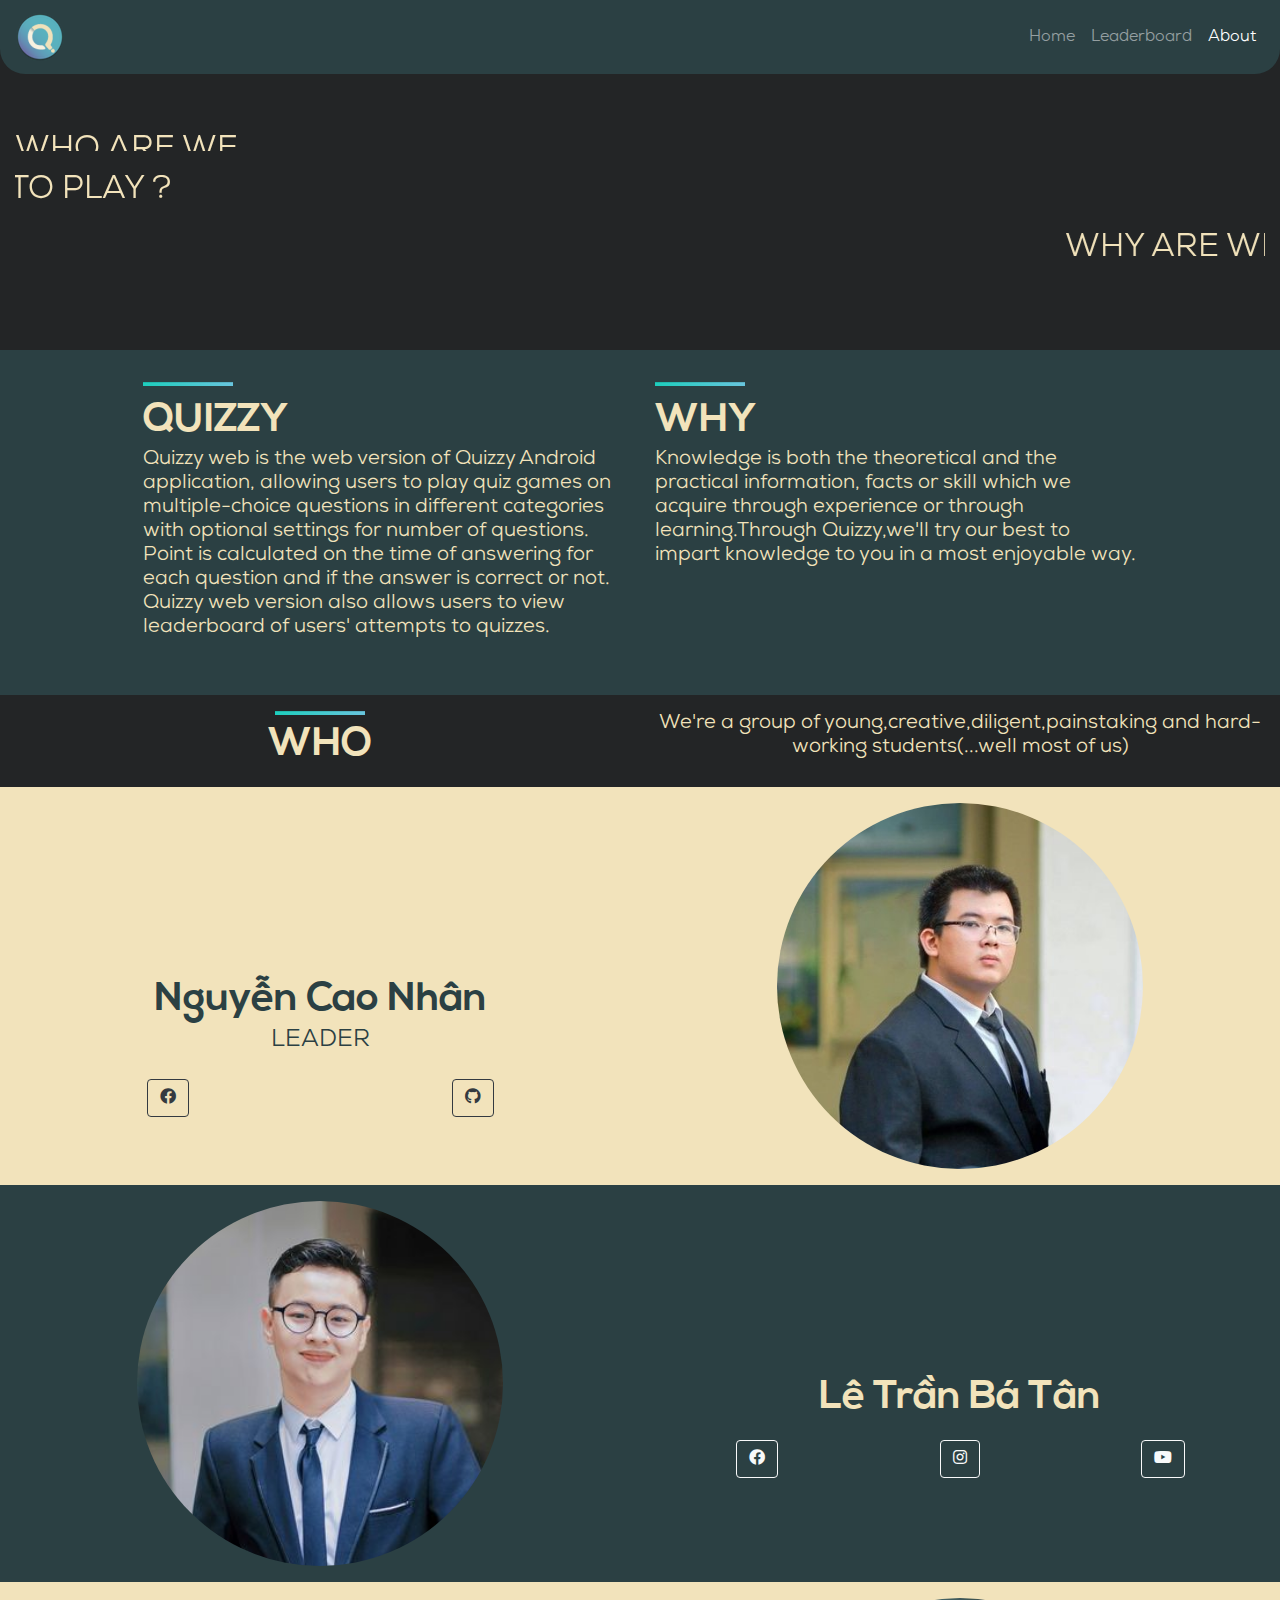
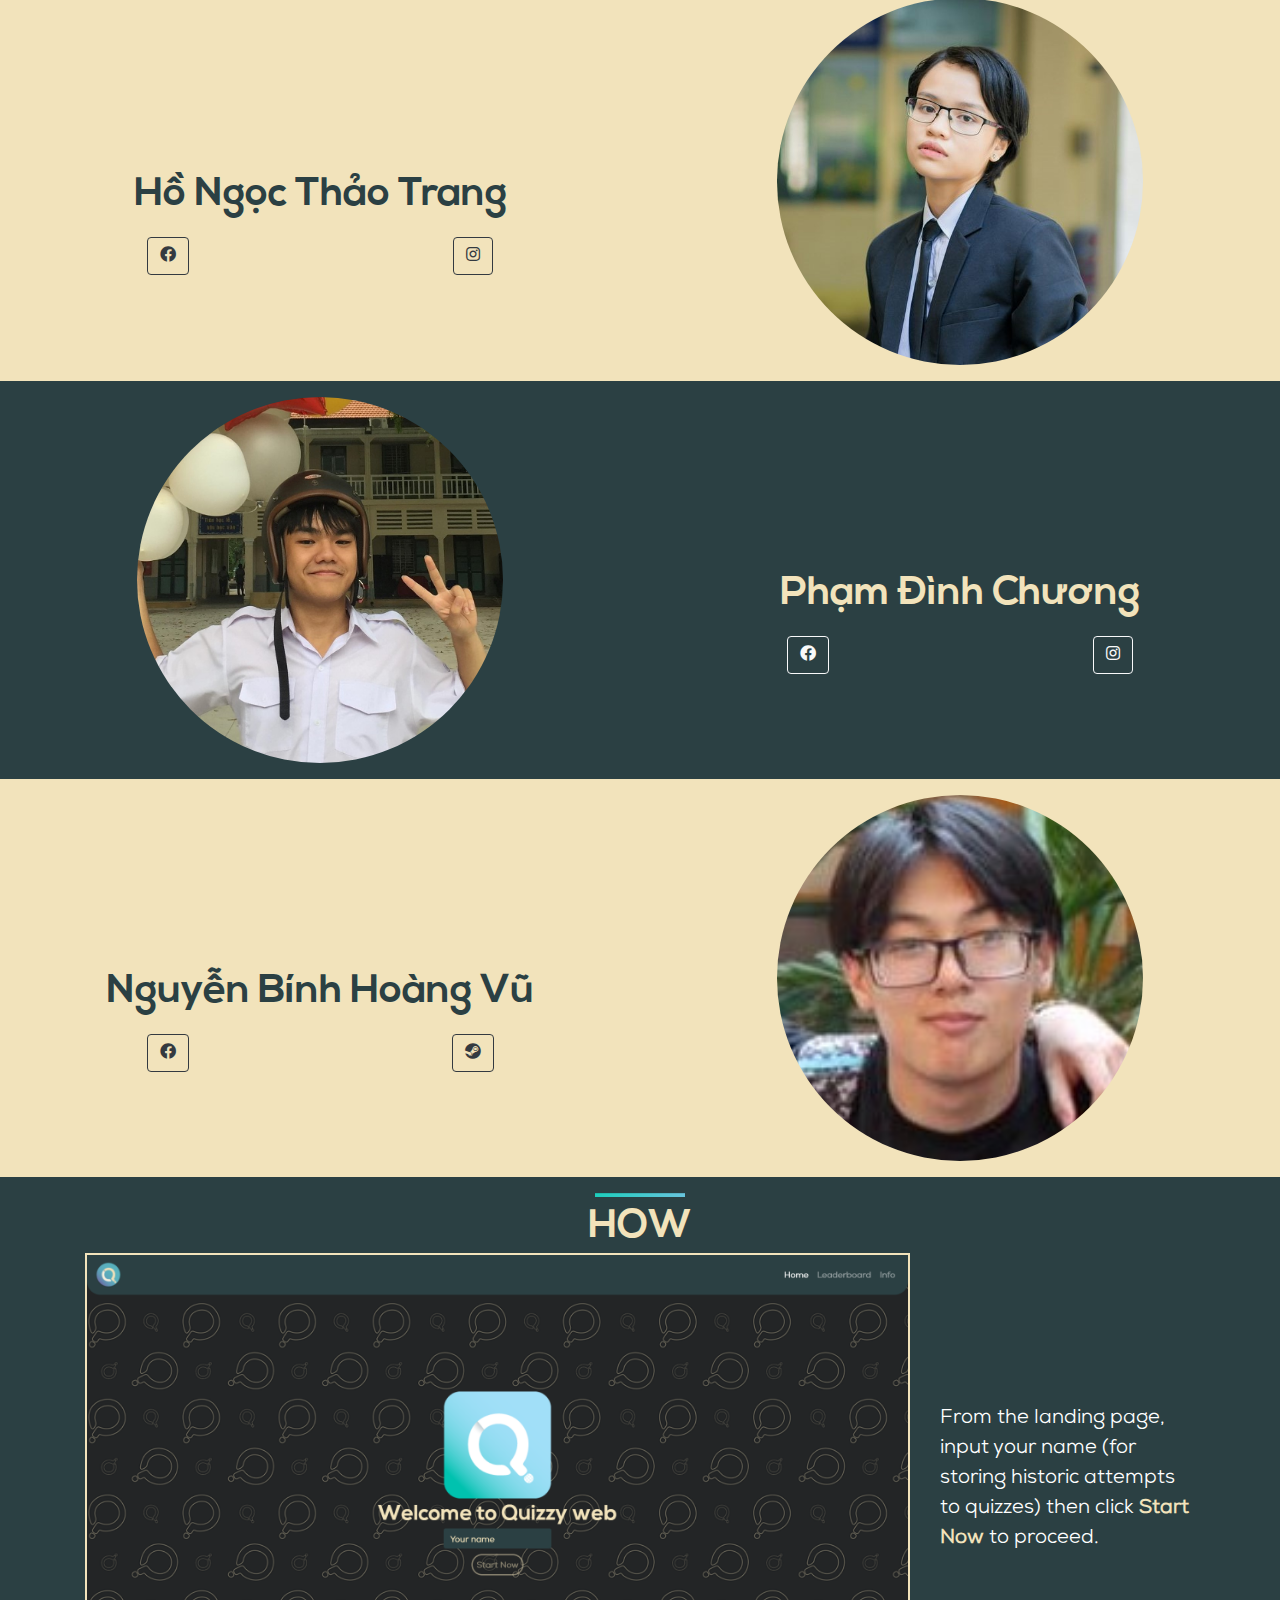
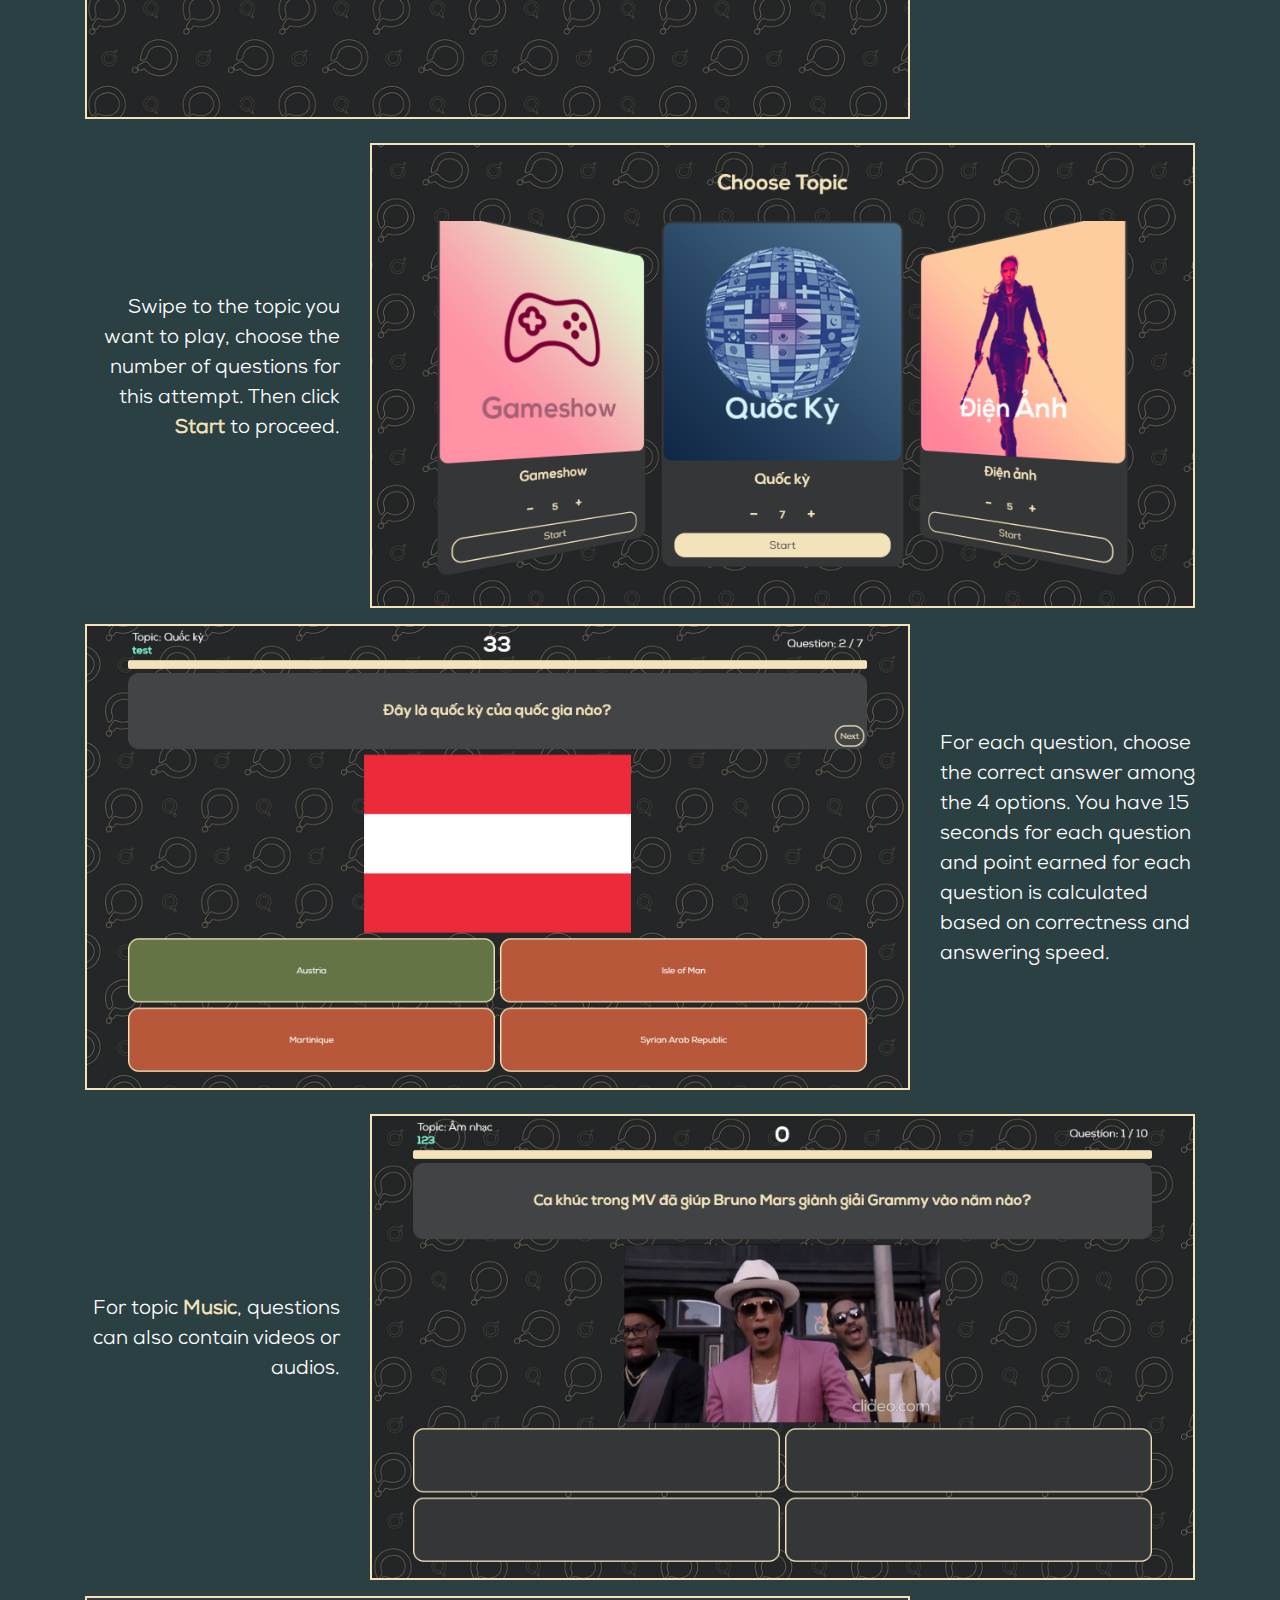
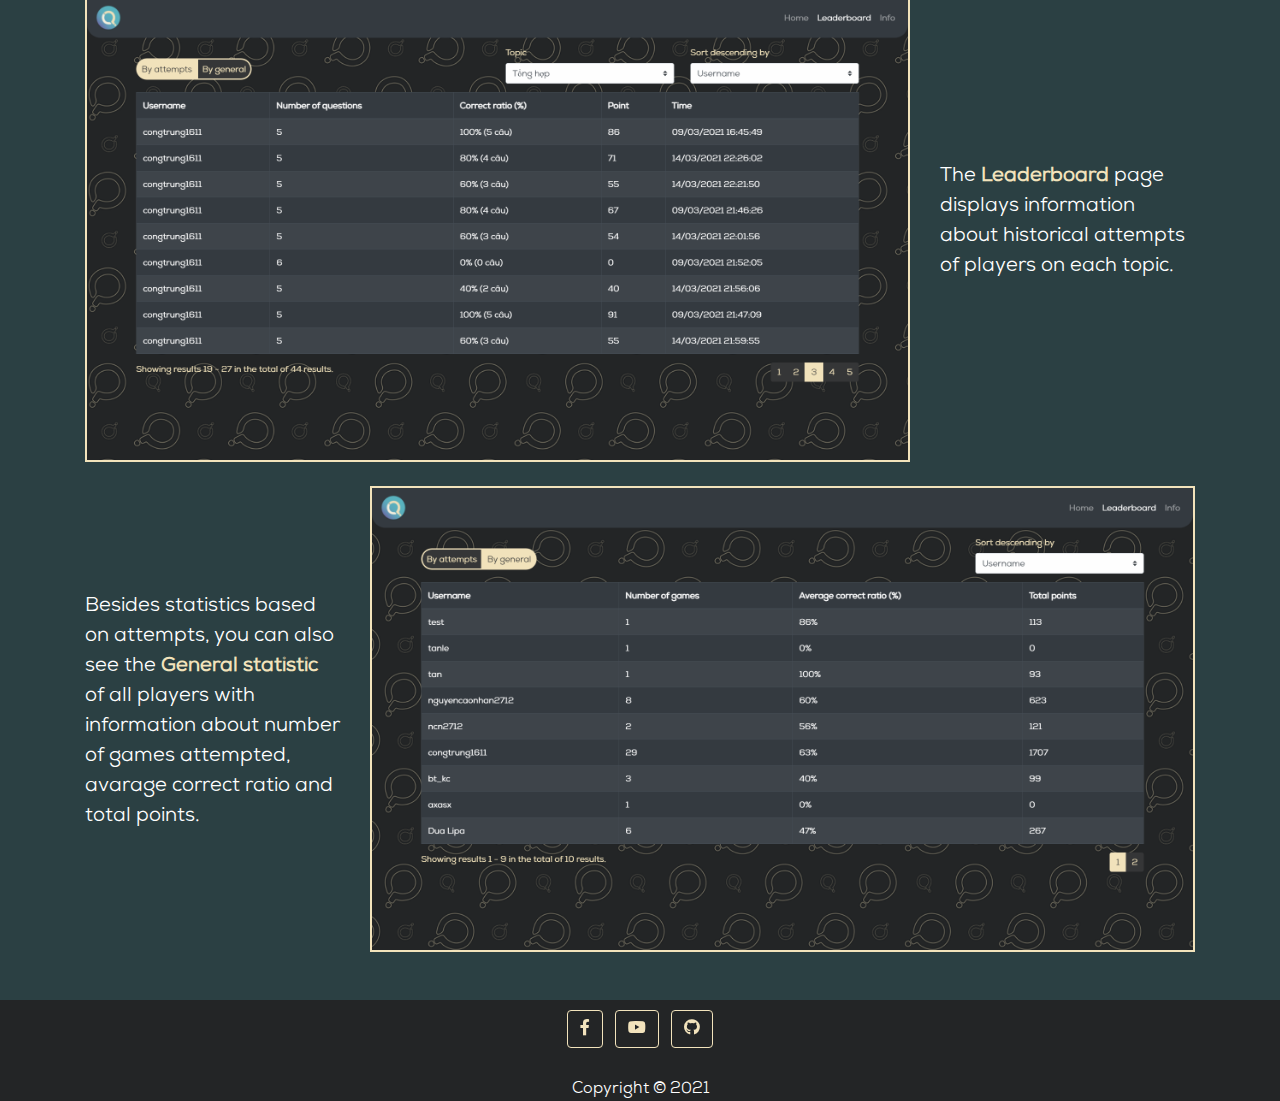
==== commit bd2948d7: "fixed some javascripts (navbar,form,...) & edited some "About" page components" ====
--- a/about.html
+++ b/about.html
@@ -89,14 +89,14 @@
         </div>
       <div class="who1 row">
           <div class="col-md-6">
-            <h2 class="name" >Nguyễn Cao Nhân</h2>
+            <h1 class="name" >Nguyễn Cao Nhân</h1>
             <h4>LEADER</h4>
             <div class="row m-auto">
-              <div class="col-md-6 mt-3 mb-3">
+              <div class="col-6 mt-3 mb-3">
                 <a class="btn btn-outline-dark btn-floating mb-5" href="https://www.facebook.com/nguyencaonhan2712" target="_blank" role="button"
                  ><i class="fab fa-facebook" aria-hidden="true"></i></a>
               </div>
-              <div class="col-md-6 mt-3 mb-3">
+              <div class="col-6 mt-3 mb-3">
                 <a class="btn btn-outline-dark btn-floating mb-5" href="https://github.com/nguyencaonhan271201" target="_blank" role="button"
                  ><i class="fab fa-github" aria-hidden="true"></i></a>
               </div>
@@ -113,15 +113,15 @@
           <div class="col-md-6">
             <h1 class="name">Lê Trần Bá Tân</h1>
             <div class="row m-auto">
-              <div class="col-md-4 mt-3 mb-3">
+              <div class="col-4 mt-3 mb-3">
                 <a class="btn btn-outline-light btn-floating mb-5" href="https://www.facebook.com/taniuhangrong" target="_blank" role="button"
                  ><i class="fab fa-facebook" aria-hidden="true"></i></a>
               </div>
-              <div class="col-md-4 mt-3 mb-3">
+              <div class="col-4 mt-3 mb-3">
                 <a class="btn btn-outline-light btn-floating mb-5" href="https://www.instagram.com/bt_kc/" target="_blank" role="button"
                  ><i class="fab fa-instagram" aria-hidden="true"></i></a>
               </div>
-              <div class="col-md-4 mt-3 mb-3">
+              <div class="col-4 mt-3 mb-3">
                 <a class="btn btn-outline-light btn-floating mb-5" href="https://youtu.be/61amWGUL3vs?t=2" target="_blank" role="button"
                  ><i class="fab fa-youtube" aria-hidden="true"></i></a>
               </div>
@@ -130,13 +130,13 @@
         </div>
         <div class="who1 row">
           <div class="col-md-6">
-            <h2 class="name">Hồ Ngọc Thảo Trang</h2>
-            <div class="row m-auto">
-              <div class="col-md-6 mt-3 mb-3">
+            <h1 class="name">Hồ Ngọc Thảo Trang</h1>
+            <div class="row m-auto">
+              <div class="col-6 mt-3 mb-3">
                 <a class="btn btn-outline-dark btn-floating mb-5" href="https://www.facebook.com/hng.ttrang" target="_blank" role="button"
                  ><i class="fab fa-facebook" aria-hidden="true"></i></a>
               </div>
-              <div class="col-md-6 mt-3 mb-3">
+              <div class="col-6 mt-3 mb-3">
                 <a class="btn btn-outline-dark btn-floating mb-5" href="https://youtu.be/nhu3YzIj014?t=3" target="_blank" role="button"
                  ><i class="fab fa-instagram" aria-hidden="true"></i></a>
               </div>
@@ -151,13 +151,13 @@
             <img src="res/images/chuong.jpg" class="rounded-circle img-fluid">
           </div>
           <div class="col-md-6">
-            <h2 class="name">Phạm Đình Chương</h2>
-            <div class="row m-auto">
-              <div class="col-md-6 mt-3 mb-3">
+            <h1 class="name">Phạm Đình Chương</h1>
+            <div class="row m-auto">
+              <div class="col-6 mt-3 mb-3">
                 <a class="btn btn-outline-light btn-floating mb-5" href="https://www.facebook.com/rapxiectrunguong" target="_blank" role="button"
                  ><i class="fab fa-facebook" aria-hidden="true"></i></a>
               </div>
-              <div class="col-md-6 mt-3 mb-3">
+              <div class="col-6 mt-3 mb-3">
                 <a class="btn btn-outline-light btn-floating mb-5" href="https://youtu.be/9mkvGCy-6ac" target="_blank" role="button"
                  ><i class="fab fa-instagram" aria-hidden="true"></i></a>
               </div>
@@ -166,13 +166,13 @@
         </div>
         <div class="who1 row ">
           <div class="col-md-6">
-            <h2 class="name">Nguyễn Bính Hoàng Vũ</h2>
-            <div class="row m-auto">
-              <div class="col-md-6 mt-3 mb-3">
+            <h1 class="name">Nguyễn Bính Hoàng Vũ</h1>
+            <div class="row m-auto">
+              <div class="col-6 mt-3 mb-3">
                 <a class="btn btn-outline-dark btn-floating mb-5" href="https://www.facebook.com/hoangvunguyenbinh" target="_blank" role="button"
                  ><i class="fab fa-facebook" aria-hidden="true"></i></a>
               </div>
-              <div class="col-md-6 mt-3 mb-3">
+              <div class="col-6 mt-3 mb-3">
                 <a class="btn btn-outline-dark btn-floating mb-5" href="https://steamcommunity.com/profiles/76561198122338022/" target="_blank" role="button"
                  ><i class="fab fa-steam" aria-hidden="true"></i></a>
               </div>
--- a/css/style.css
+++ b/css/style.css
@@ -50,7 +50,7 @@
     top: 0;
     right: 0;
     left: 0;    
-    background-color: #2B4043;
+    background-color: #2B4043!important;
     border-bottom-left-radius: 25px!important;
     border-bottom-right-radius: 25px!important;
     transition: top 0.3s;
@@ -58,10 +58,10 @@
 
 .navbar ul li a:hover{
     color: #f2e3bb!important;
-    /* border: 2px solid #f2e3bb;
+    border: 2px solid #f2e3bb;
     border-radius: 15px;
     padding: 10px;
-    width: fit-content; */
+    width: fit-content;
 }
 
 .navbar button{
--- a/css/about.css
+++ b/css/about.css
@@ -1,4 +1,3 @@
-
 h5 {
     font-family: 'Nexa';
 }
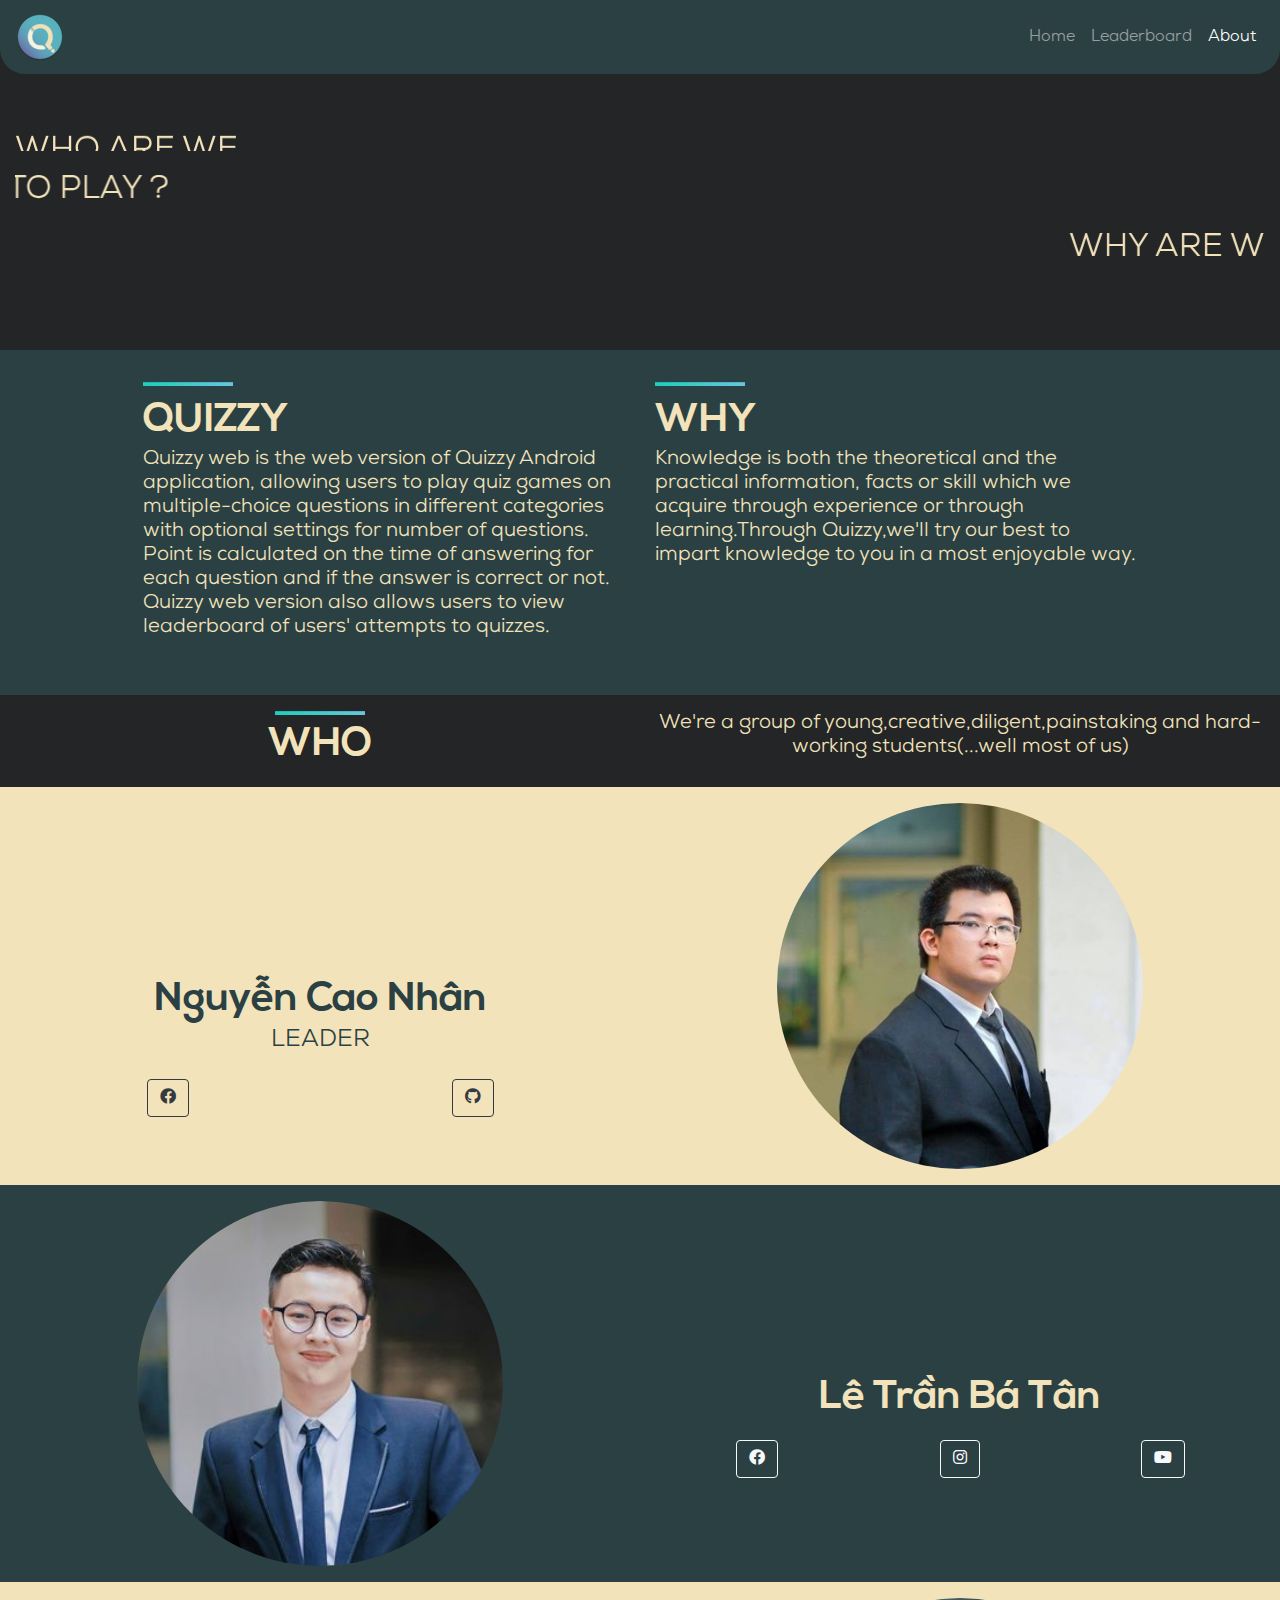
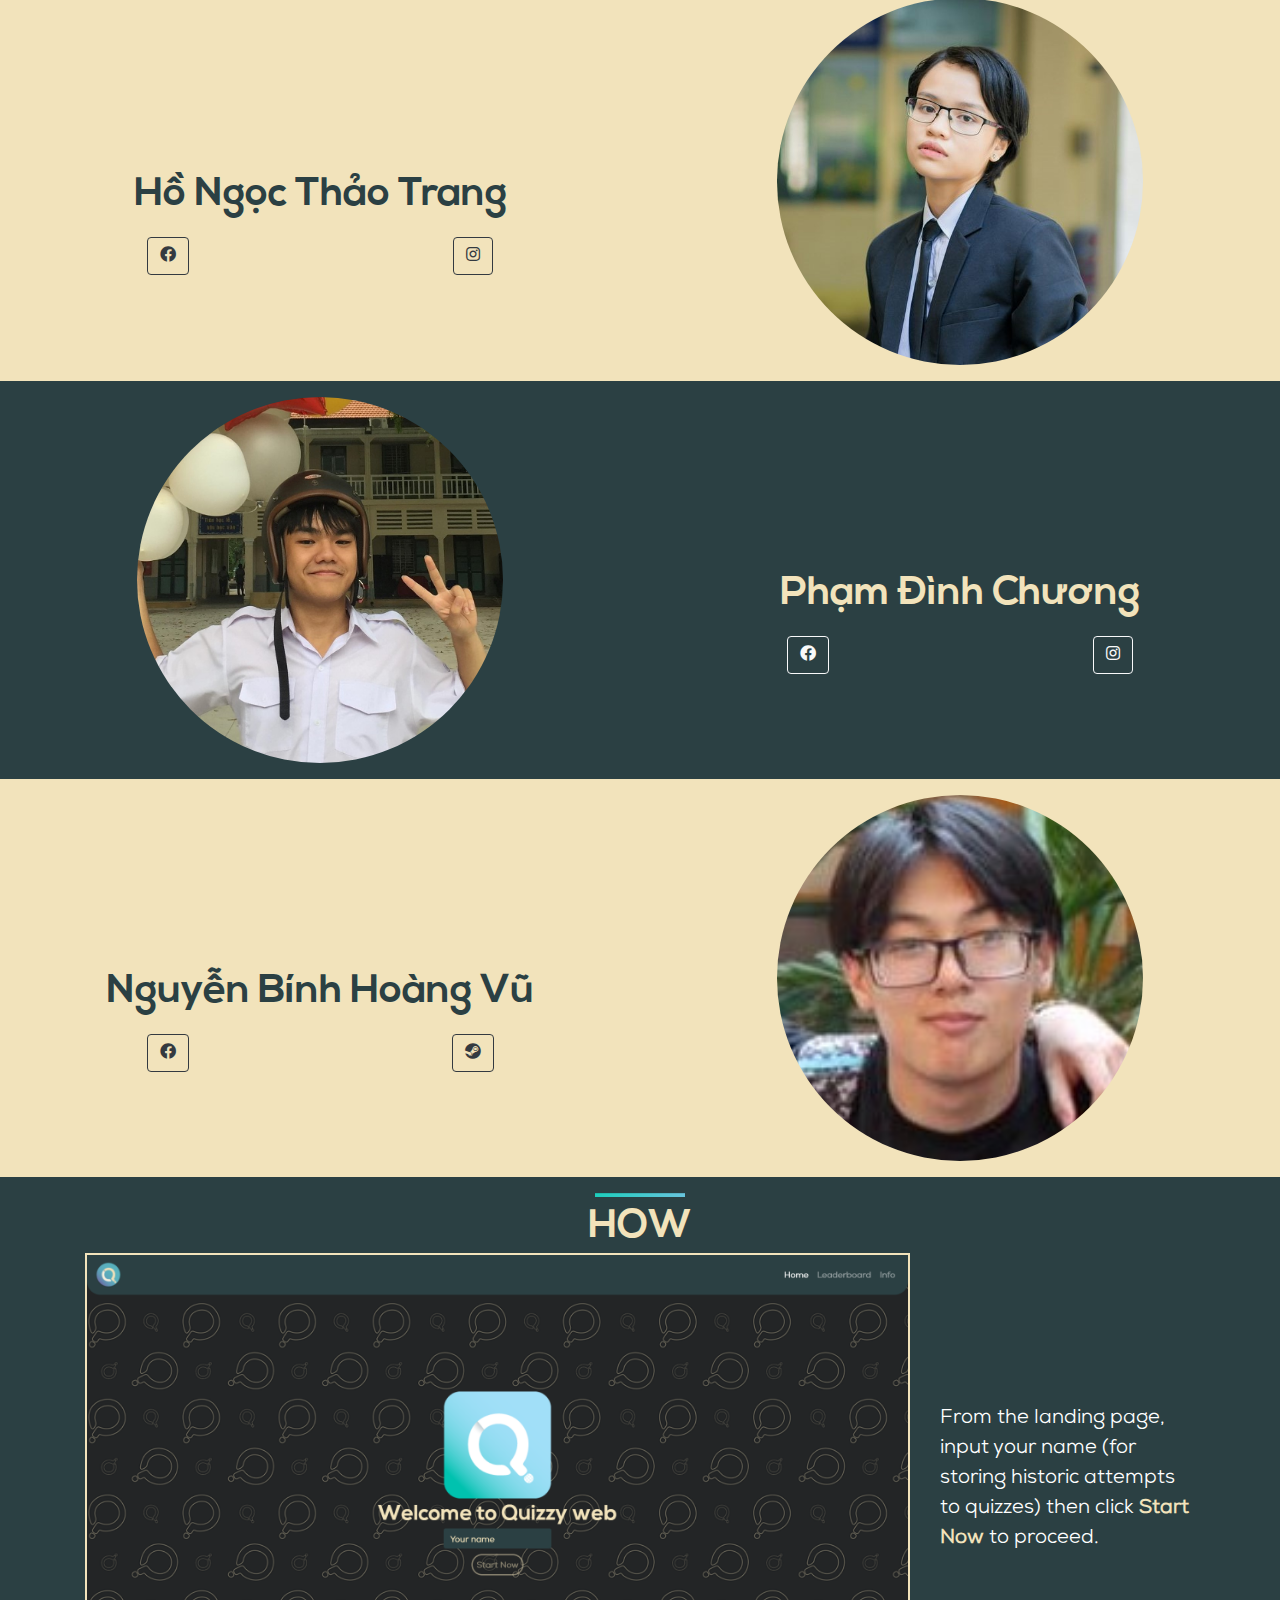
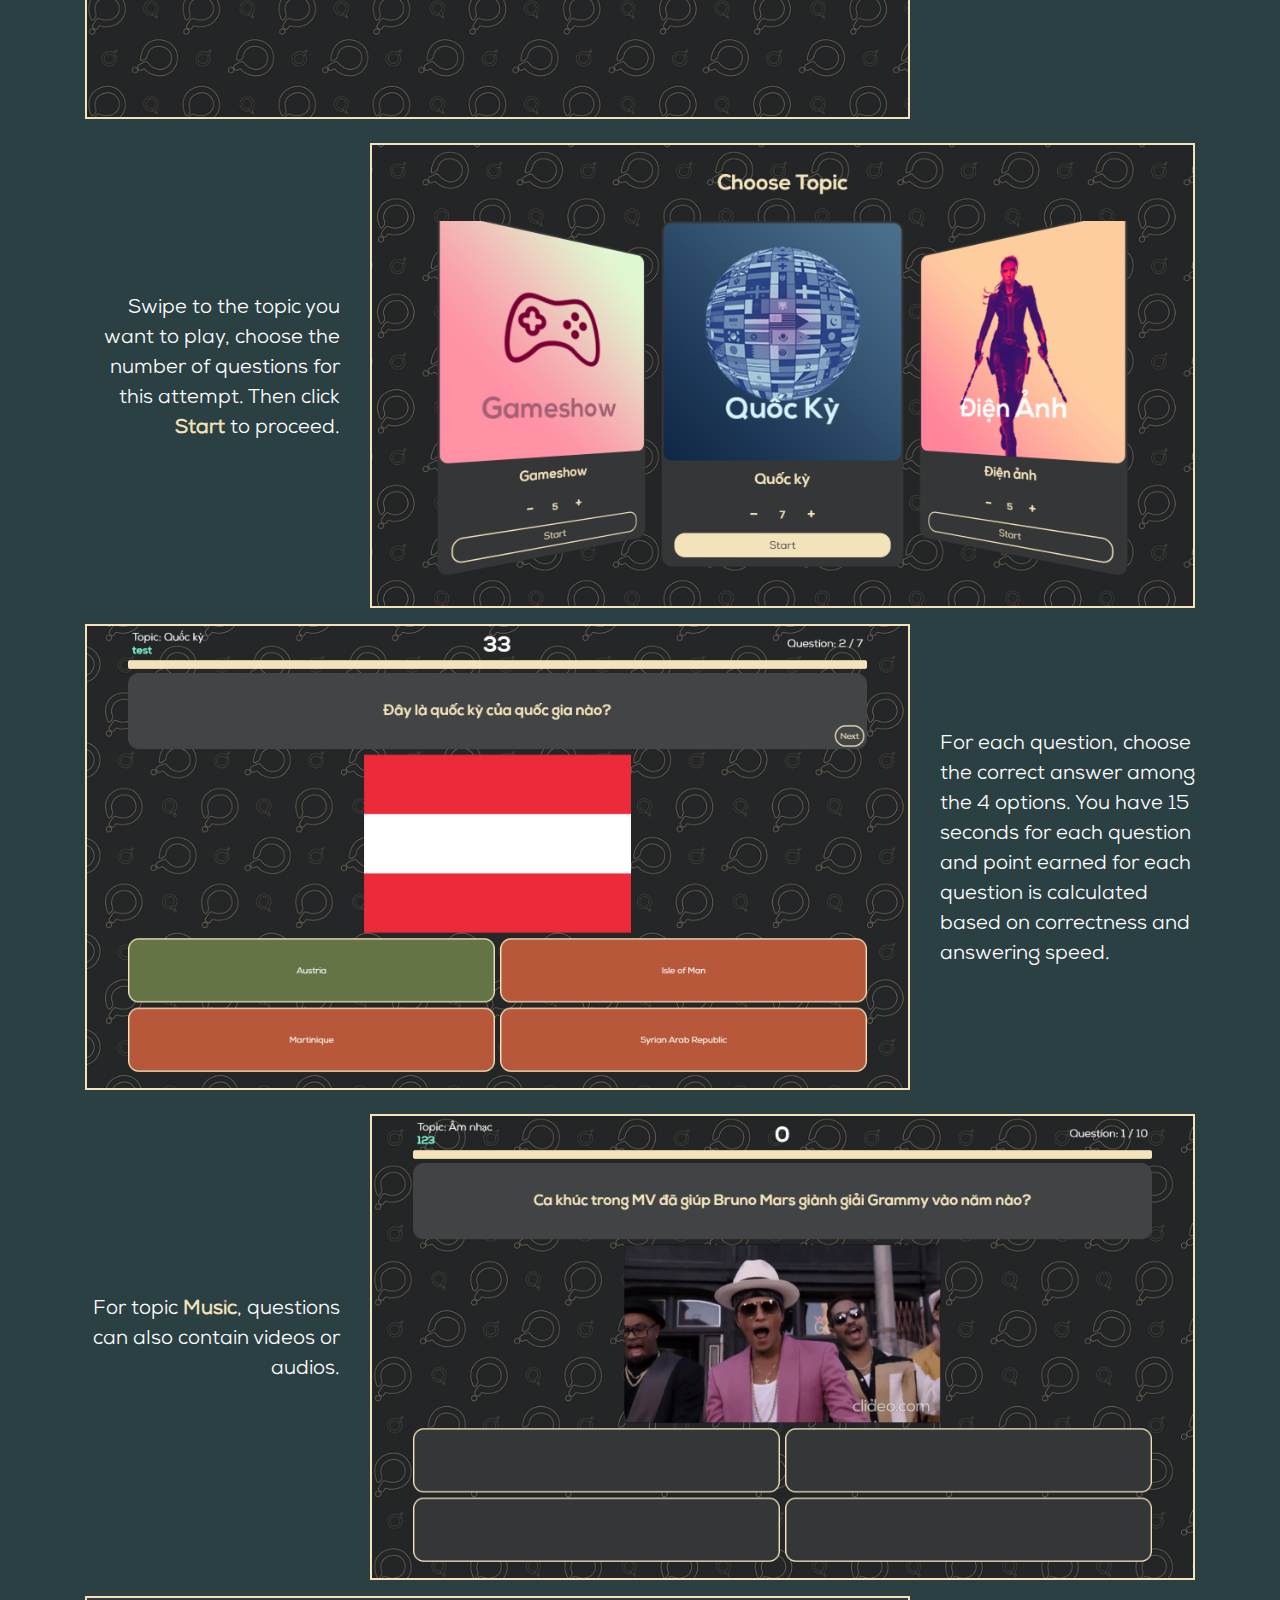
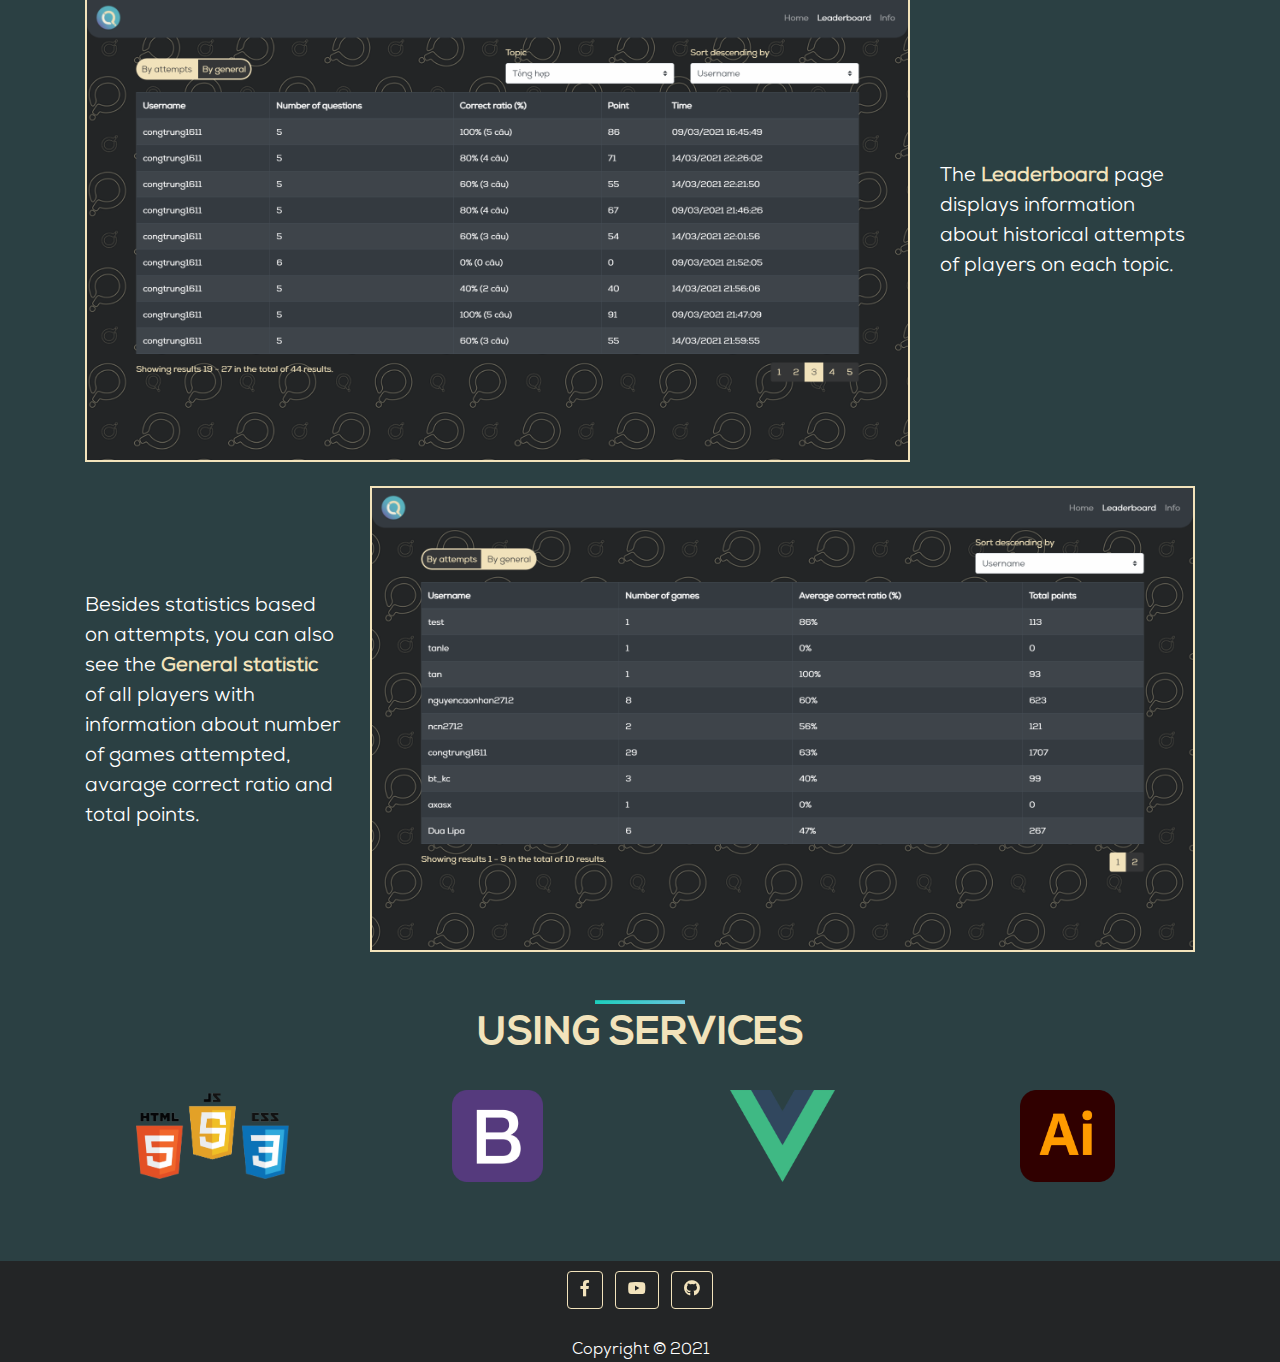
==== commit 55bc9ee7: "Added technique to about.html" ====
--- a/about.html
+++ b/about.html
@@ -256,6 +256,31 @@
                 <img class="logo" src="res/images/instruct6.png">
             </div>
         </div>
+      </div>
+    </div>
+
+    <div class="technique mt-3 mb-5">
+      <div class="container">
+        <div class="headline text-center">
+          <hr style="margin:auto">
+          <h1>USING SERVICES</h1>
+        </div>
+
+        <div class="row">
+          <div class="col-3 d-flex align-items-center justify-content-center ">
+            <img src="res/images/html css js.png">
+          </div>
+          <div class="col-3 d-flex align-items-center justify-content-center ">
+            <img src="res/images/bootstrap.png">
+          </div>
+          <div class="col-3 d-flex align-items-center justify-content-center ">
+            <img src="res/images/vue.png">
+          </div>
+          <div class="col-3 d-flex align-items-center justify-content-center ">
+            <img src="res/images/illustrator.png">
+          </div>
+        </div>
+
       </div>
     </div>
 
--- a/css/style.css
+++ b/css/style.css
@@ -58,10 +58,10 @@
 
 .navbar ul li a:hover{
     color: #f2e3bb!important;
-    border: 2px solid #f2e3bb;
+    /* border: 2px solid #f2e3bb;
     border-radius: 15px;
     padding: 10px;
-    width: fit-content;
+    width: fit-content; */
 }
 
 .navbar button{
--- a/css/about.css
+++ b/css/about.css
@@ -64,4 +64,8 @@
   
 .navbar {
     z-index: 10 !important;
+}
+
+.technique img{
+    object-fit: contain;
 }